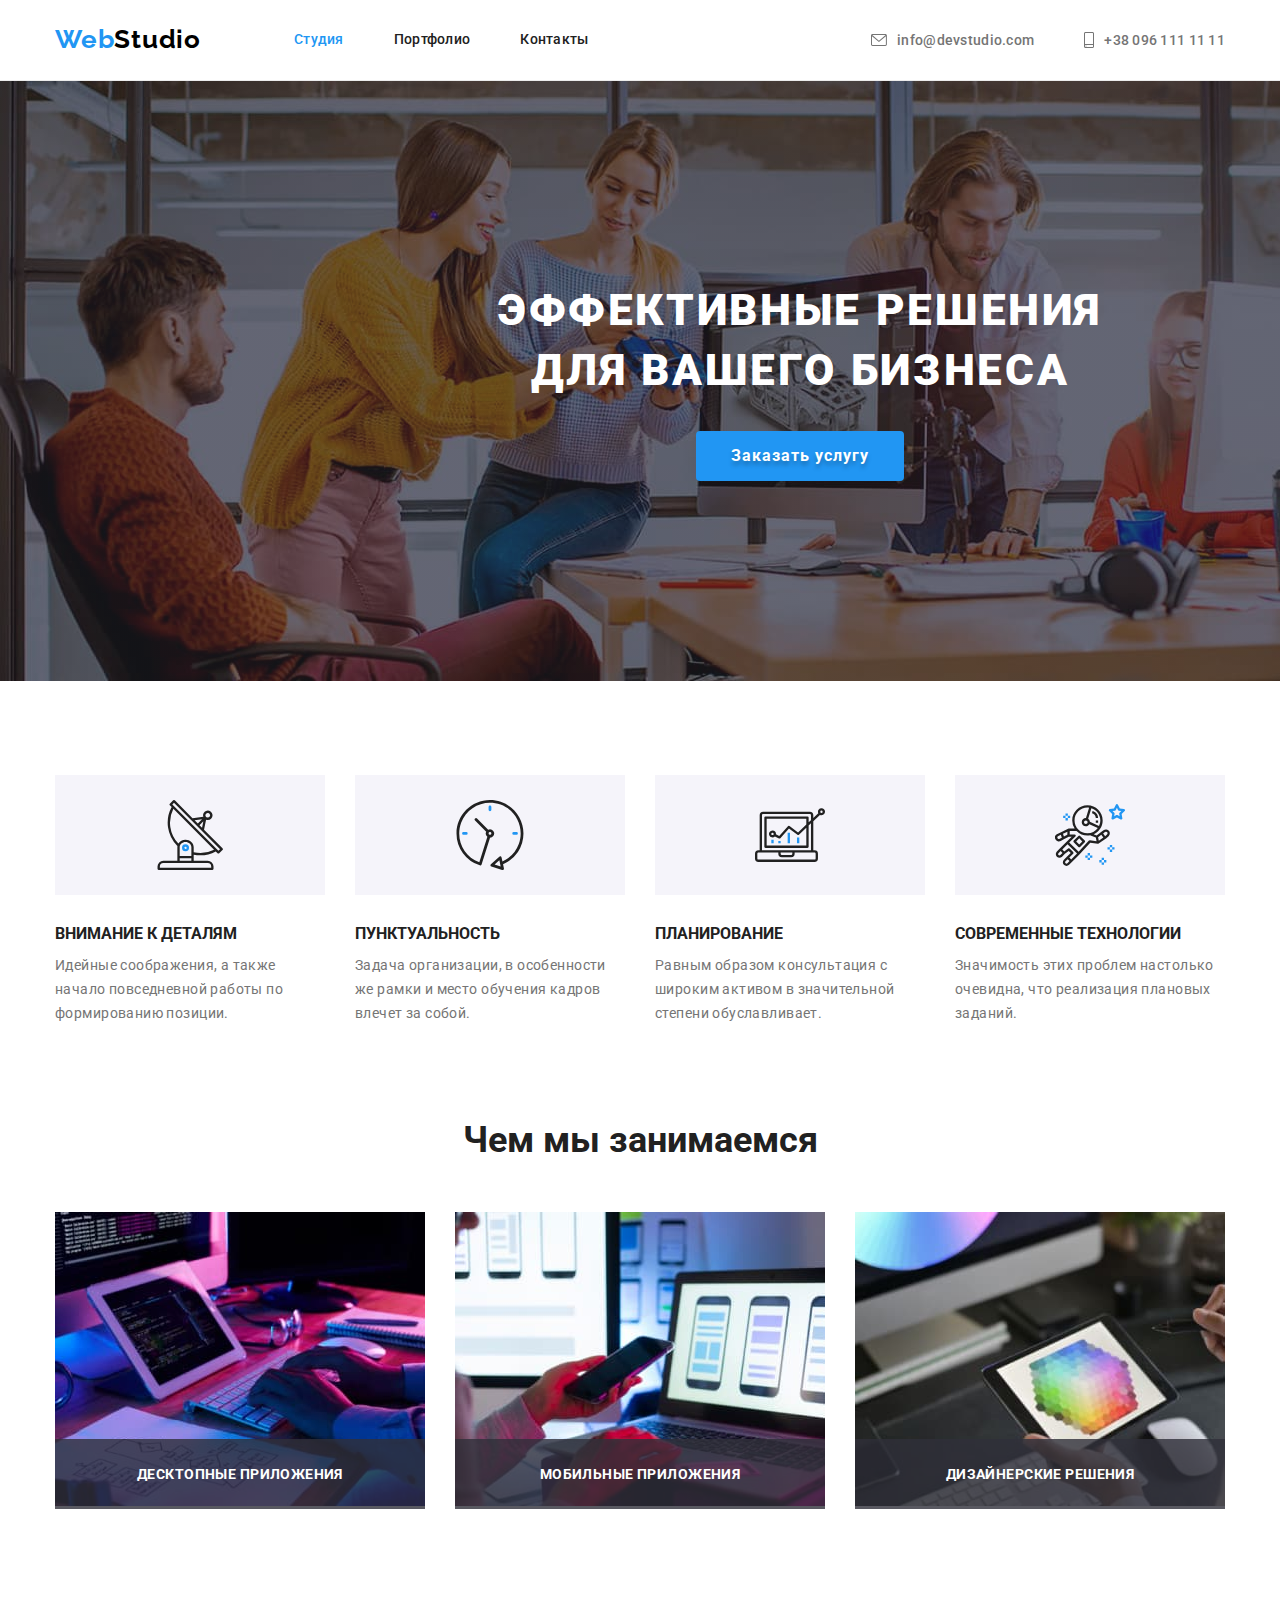
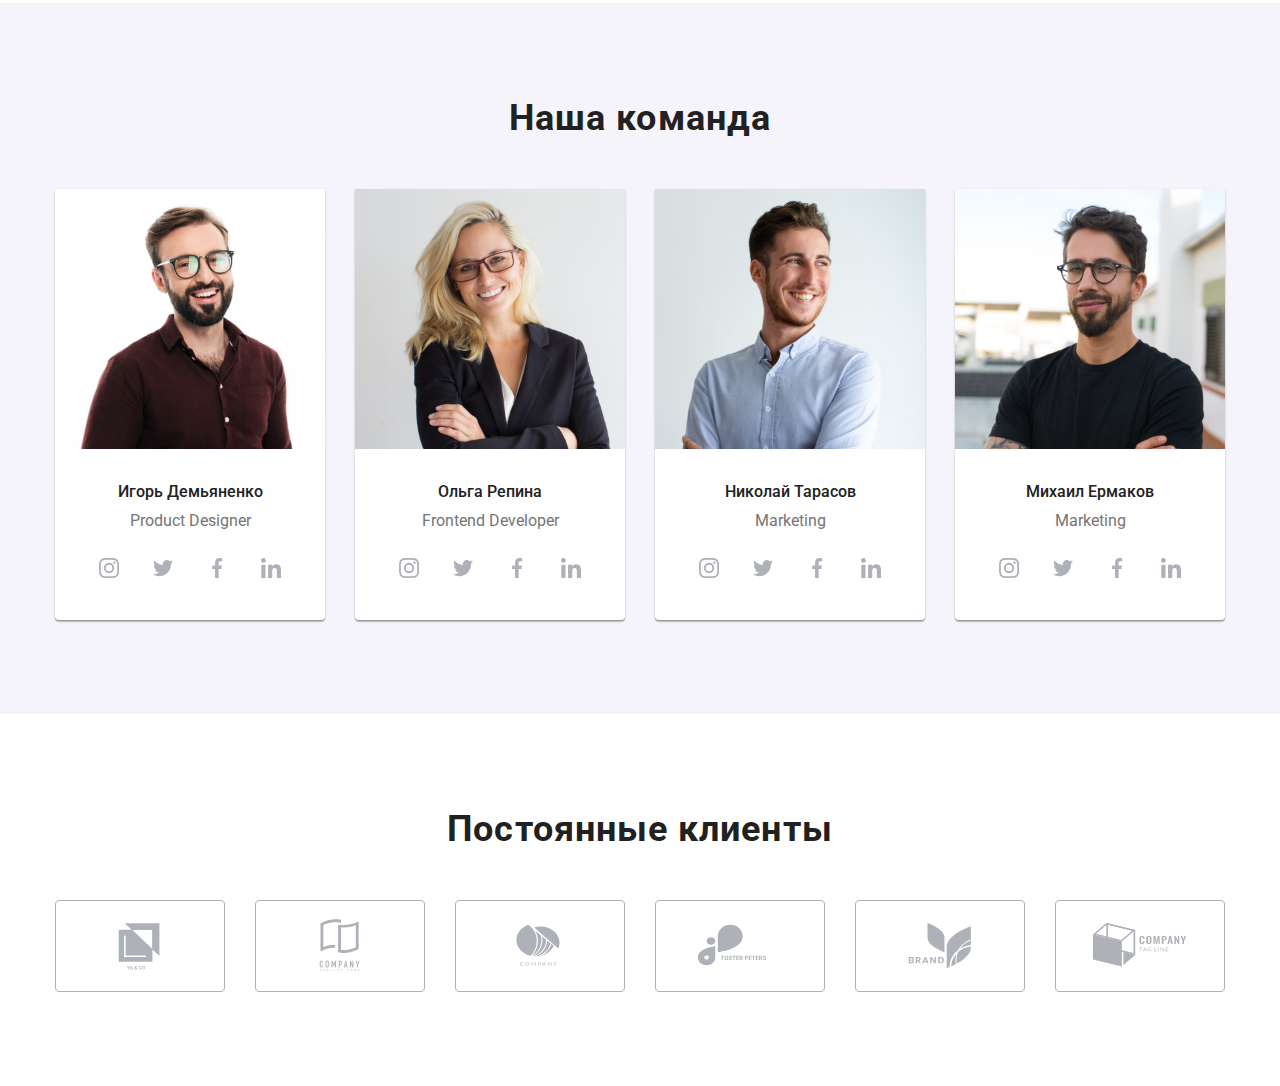
==== studio.html @ 45371eb7 "BEM &  Sass" ====
<!DOCTYPE html>
<html lang="ru">
  <head>
    <meta charset="UTF-8" />
    <meta http-equiv="X-UA-Compatible" content="IE=edge" />
    <meta name="viewport" content="width=device-width, initial-scale=1.0" />
    <title>WebStudio</title>
    <link rel="preconnect" href="https://fonts.googleapis.com" />
    <link rel="preconnect" href="https://fonts.gstatic.com" crossorigin />
    <link
      href="https://fonts.googleapis.com/css2?family=Raleway:wght@700&family=Roboto:wght@400;500;700;900&display=swap"
      rel="stylesheet"
    />
    <link
      rel="stylesheet"
      href="https://cdnjs.cloudflare.com/ajax/libs/modern-normalize/1.1.0/modern-normalize.min.css"
    />
    <link rel="stylesheet" href="./css/main.min.css" />
  </head>
  <body>
    <!-- HEADER -->
    <header class="page-header">
      <div class="container container-flex">
        <!-- Header- NAVIGATION -->
        <nav class="navigation">
          <!-- Header - LOGO -->
          <a href="" class="logo" lang="en"
            >Web<span class="page-header__logo">Studio</span>
          </a>
          <ul class="navigation__list">
            <li class="navigation__item">
              <a
                href="./studio.html"
                class="navigation__link navigation__link--active"
                >Студия</a
              >
            </li>
            <li class="navigation__item">
              <a href="" class="navigation__link">Портфолио</a>
            </li>
            <li class="navigation__item">
              <a href="" class="navigation__link">Контакты</a>
            </li>
          </ul>
        </nav>

        <!--Header - CONTACTS -->
        <ul class="contact">
          <li class="contact__item">
            <a href="mailto:info@devstudio.com" class="contact__link">
              <svg class="contact__icon" width="16" height="12">
                <use href="./images/icons.svg#icon-convert"></use>
              </svg>
              info@devstudio.com
            </a>
          </li>
          <li class="contact__item">
            <a href="tel:+380961111111" class="contact__link">
              <svg class="contact__icon" width="10" height="16">
                <use href="./images/icons.svg#icon-smartphone"></use>
              </svg>
              +38 096 111 11 11</a
            >
          </li>
        </ul>
      </div>
    </header>

    <!-- MAIN -->
    <main>
      <!-- 1 section HERO -->
      <section class="hero">
        <div class="hero-background">
          <div class="container">
            <h1 class="hero__title">Эффективные решения для вашего бизнеса</h1>
            <button type="button" class="button hero-button">
              Заказать услугу
            </button>
          </div>
        </div>
        <!-- MODAL -->
      </section>

      <!-- 2 section Features -->
      <section class="feature">
        <div class="container">
          <h2 class="feature__title">Характеристики</h2>
          <ul class="feature__list">
            <li class="feature__item">
              <div class="feature__frame">
                <svg class="feature__icon" width="70" height="70">
                  <use href="./images/icons.svg#icon-group"></use>
                </svg>
              </div>
              <h3 class="feature__subtitle">Внимание к деталям</h3>
              <p class="feature__text">
                Идейные соображения, а также начало повседневной работы по
                формированию позиции.
              </p>
            </li>

            <li class="feature__item">
              <div class="feature__frame">
                <svg class="feature__icon" width="70" height="70">
                  <use href="./images/icons.svg#icon-clock"></use>
                </svg>
              </div>
              <h3 class="feature__subtitle">Пунктуальность</h3>
              <p class="feature__text">
                Задача организации, в особенности же рамки и место обучения
                кадров влечет за собой.
              </p>
            </li>

            <li class="feature__item">
              <div class="feature__frame">
                <svg class="feature__icon" width="70" height="70">
                  <use href="./images/icons.svg#icon-diagram"></use>
                </svg>
              </div>
              <h3 class="feature__subtitle">Планирование</h3>
              <p class="feature__text">
                Равным образом консультация с широким активом в значительной
                степени обуславливает.
              </p>
            </li>

            <li class="feature__item">
              <div class="feature__frame">
                <svg class="feature__icon" width="70" height="70">
                  <use href="./images/icons.svg#icon-astronaut"></use>
                </svg>
              </div>
              <h3 class="feature__subtitle">Современные технологии</h3>
              <p class="feature__text">
                Значимость этих проблем настолько очевидна, что реализация
                плановых заданий.
              </p>
            </li>
          </ul>
        </div>
      </section>
      <!-- 3 section FUNCTION  -->
      <section class="function">
        <div class="container">
          <h2 class="function__title">Чем мы занимаемся</h2>
          <ul class="function__list">
            <li class="function__item">
              <img
                class="function__image"
                src="images/img1.jpg"
                alt="Планшет. Программирование."
                width="370"
              />
              <p class="function__label">Десктопные приложения</p>
            </li>

            <li class="function__item">
              <img
                class="function__image"
                src="images/img2.jpg"
                alt="Телефон. Ноутбук. Дизайн. Макет."
                width="370"
              />
              <p class="function__label">Мобильные приложения</p>
            </li>

            <li class="function__item">
              <img
                class="function__image"
                src="images/img3.jpg"
                alt="Планшет. Цветовая палитра. Выбор цвета."
                width="370"
              />
              <p class="function__label">Дизайнерские решения</p>
            </li>
        </div>
      </section>

      <!-- 4 section TEAM section  -->
      <section class="team">
        <div class="container">
          <h2 class="team__title">Наша команда</h2>
          <ul class="team__list">
            <!-- 1 Member Ihor  -->
            <li class="team__item"> 
              <img 
                class="team__image"
                src="./images/ihor.jpg"
                alt="мужчина, Игорь Демьяненко"
                width="270">
              <h3 class="team__subtitle">Игорь Демьяненко</h3>
              <p class="team__text" lang="en">Product Designer</p>
              <ul class="socials">
                <li class="socials__item"> 
                  <a href="" class="socials__link">
                    <svg class="socials__icon" width="20" height="20">
                      <use href="./images/icons.svg#icon-instagram"></use>
                    </svg>
                  </a>
                </li>

                <li class="socials__item"> 
                  <a href="" class="socials__link">
                    <svg class="socials__icon" width="20" height="20">
                      <use href="./images/icons.svg#icon-twitter"></use>
                    </svg>
                  </a>
                </li>

                <li class="socials__item"> 
                  <a href="" class="socials__link">
                    <svg class="socials__icon" width="20" height="20">
                      <use href="./images/icons.svg#icon-facebook"></use>
                    </svg>
                  </a>
                </li>

                <li class="socials__item"> 
                  <a href="" class="socials__link">
                    <svg class="socials__icon" width="20" height="20">
                      <use href="./images/icons.svg#icon-linkedin"></use>
                    </svg>
                  </a>
                </li>
              </ul>
            </li>

            <!-- 2 member Olha Repina -->
            <li class="team__item"> 
              <img 
                class="team__image"
                src="./images/olga.jpg"
                alt="женщина, блондинка, Ольга Репина"
                width="270">
              <h3 class="team__subtitle">Ольга Репина</h3>
              <p class="team__text" lang="en">Frontend Developer</p>
              <ul class="socials">
                <li class="socials__item"> 
                  <a href="" class="socials__link">
                    <svg class="socials__icon" width="20" height="20">
                      <use href="./images/icons.svg#icon-instagram"></use>
                    </svg>
                  </a>
                </li>

                <li class="socials__item"> 
                  <a href="" class="socials__link">
                    <svg class="socials__icon" width="20" height="20">
                      <use href="./images/icons.svg#icon-twitter"></use>
                    </svg>
                  </a>
                </li>

                <li class="socials__item"> 
                  <a href="" class="socials__link">
                    <svg class="socials__icon" width="20" height="20">
                      <use href="./images/icons.svg#icon-facebook"></use>
                    </svg>
                  </a>
                </li>

                <li class="socials__item"> 
                  <a href="" class="socials__link">
                    <svg class="socials__icon" width="20" height="20">
                      <use href="./images/icons.svg#icon-linkedin"></use>
                    </svg>
                  </a>
                </li>
              </ul>

            </li>

            <!-- 3 member Николай Тарасов -->
            <li class="team__item"> 
              <img 
                class="team__image"
                src="./images/mykola.jpg"
                alt="мужчина, Нколай Тарасов"
                width="270">
              <h3 class="team__subtitle">Николай Тарасов</h3>
              <p class="team__text" lang="en">Marketing</p>
              <ul class="socials">
                <li class="socials__item"> 
                  <a href="" class="socials__link">
                    <svg class="socials__icon" width="20" height="20">
                      <use href="./images/icons.svg#icon-instagram"></use>
                    </svg>
                  </a>
                </li>

                <li class="socials__item"> 
                  <a href="" class="socials__link">
                    <svg class="socials__icon" width="20" height="20">
                      <use href="./images/icons.svg#icon-twitter"></use>
                    </svg>
                  </a>
                </li>

                <li class="socials__item"> 
                  <a href="" class="socials__link">
                    <svg class="socials__icon" width="20" height="20">
                      <use href="./images/icons.svg#icon-facebook"></use>
                    </svg>
                  </a>
                </li>

                <li class="socials__item"> 
                  <a href="" class="socials__link">
                    <svg class="socials__icon" width="20" height="20">
                      <use href="./images/icons.svg#icon-linkedin"></use>
                    </svg>
                  </a>
                </li>
              </ul>

            </li>

            <!-- 4 member Михаил Ермаков -->
            <li class="team__item"> 
              <img 
                class="team__image"
                src="./images/misha.jpg"
                alt="Мужчина, Михаил Ермаков"
                width="270">
              <h3 class="team__subtitle">Михаил Ермаков</h3>
              <p class="team__text" lang="en">Marketing</p>
              <ul class="socials">
                <li class="socials__item"> 
                  <a href="" class="socials__link">
                    <svg class="socials__icon" width="20" height="20">
                      <use href="./images/icons.svg#icon-instagram"></use>
                    </svg>
                  </a>
                </li>

                <li class="socials__item"> 
                  <a href="" class="socials__link">
                    <svg class="socials__icon" width="20" height="20">
                      <use href="./images/icons.svg#icon-twitter"></use>
                    </svg>
                  </a>
                </li>

                <li class="socials__item"> 
                  <a href="" class="socials__link">
                    <svg class="socials__icon" width="20" height="20">
                      <use href="./images/icons.svg#icon-facebook"></use>
                    </svg>
                  </a>
                </li>

                <li class="socials__item"> 
                  <a href="" class="socials__link">
                    <svg class="socials__icon" width="20" height="20">
                      <use href="./images/icons.svg#icon-linkedin"></use>
                    </svg>
                  </a>
                </li>
              </ul>
            </li>
          </ul>
        </div>
      </section>
      <!-- Section 5 CLIENTS -->
      <section class="clients">
        <div class="container">
          <h2 class="clients__title">Постоянные клиенты</h2>
          <ul class="clients__list">
            <li class="clients__item">
              <a href="" class="clients__link">
                <svg class="clients__icon" width="106" height="60"> 
                  <use href="./images/icons.svg#icon-client1"></use>
                </svg>
              </a>
            </li>

             <li class="clients__item">
              <a href="" class="clients__link">
                <svg class="clients__icon" width="106" height="60"> 
                  <use href="./images/icons.svg#icon-client2"></use>
                </svg>
              </a>
            </li>

            <li class="clients__item">
              <a href="" class="clients__link">
                <svg class="clients__icon" width="106" height="60"> 
                  <use href="./images/icons.svg#icon-client3"></use>
                </svg>
              </a>
            </li>

            <li class="clients__item">
              <a href="" class="clients__link">
                <svg class="clients__icon" width="106" height="60"> 
                  <use href="./images/icons.svg#icon-client4"></use>
                </svg>
              </a>
            </li>

            <li class="clients__item">
              <a href="" class="clients__link">
                <svg class="clients__icon" width="106" height="60"> 
                  <use href="./images/icons.svg#icon-client5"></use>
                </svg>
              </a>
            </li>

            <li class="clients__item">
              <a href="" class="clients__link">
                <svg class="clients__icon" width="106" height="60"> 
                  <use href="./images/icons.svg#icon-client6"></use>
                </svg>
              </a>
            </li>
          </ul>
        </div>
      </section>
    </main>
  </body>
</html>
---- css/main.min.css ----
h1,h2,h3,h4,p,ul{margin-bottom:0;margin-top:0}ul{padding:0;list-style-type:none}a{text-decoration:none}body{color:#212121;font-family:"Roboto", sans-serif;font-style:normal;font-size:14px;margin-left:auto;margin-right:auto}.container{width:1200px;padding-left:15px;padding-right:15px;margin-left:auto;margin-right:auto}.page-header{border-bottom:1px solid #ececec}.logo{font-family:'Raleway';font-style:normal;font-weight:700;font-size:26px;line-height:1.19;letter-spacing:0.03em;color:#2196F3;display:block;margin-right:93px;padding-bottom:25px;padding-top:24px}.page-header__logo{color:black}.navigation{display:-webkit-box;display:-ms-flexbox;display:flex;-webkit-box-align:center;-ms-flex-align:center;align-items:center}.navigation__list{display:-webkit-box;display:-ms-flexbox;display:flex;-webkit-box-align:center;-ms-flex-align:center;align-items:center}.navigation__item{margin-right:50px}.navigation__item:last-child{margin-right:0}.navigation__link{font-weight:500;font-size:14px;line-height:1.14;letter-spacing:0.02em;color:#212121;display:block;padding-top:32px;padding-bottom:32px;-webkit-transition:color 250ms cubic-bezier(0.4, 0, 0.2, 1);transition:color 250ms cubic-bezier(0.4, 0, 0.2, 1)}.navigation__link:hover,.navigation__link:focus,.navigation__link--active{color:#2196F3}.contact{display:-webkit-box;display:-ms-flexbox;display:flex;margin-left:auto}.contact__item{margin-left:50px}.contact__item:first-child{margin-left:0}.contact__link{font-weight:500;font-size:14px;line-height:16px;letter-spacing:0.02em;color:#757575;display:-webkit-inline-box;display:-ms-inline-flexbox;display:inline-flex;-webkit-box-align:center;-ms-flex-align:center;align-items:center;padding-top:32px;padding-bottom:32px;-webkit-transition:color 250ms cubic-bezier(0.4, 0, 0.2, 1);transition:color 250ms cubic-bezier(0.4, 0, 0.2, 1)}.contact__link:hover,.contact__link:focus{color:#2196F3}.container-flex{display:-webkit-box;display:-ms-flexbox;display:flex;-webkit-box-align:center;-ms-flex-align:center;align-items:center}.contact__icon{fill:currentColor;margin-right:10px}.hero-background{width:1600px;height:600px;padding-top:200px;padding-bottom:200px;margin-left:auto;margin-right:auto;background-color:#2f303a;background-image:-webkit-gradient(linear, left top, right top, from(rgba(47,48,58,0.4)), to(rgba(47,48,58,0.4))),url(../images/img-hero.jpg);background-image:linear-gradient(to right, rgba(47,48,58,0.4), rgba(47,48,58,0.4)),url(../images/img-hero.jpg);background-repeat:no-repeat;background-position:center;background-size:auto}.hero__title{color:#fff;font-weight:900;font-size:44px;line-height:1.36;text-align:center;letter-spacing:0.06em;text-transform:uppercase;display:block;width:696px;margin-left:auto;margin-right:auto;margin-bottom:30px}.hero-button{color:#fff;background-color:#2196F3;cursor:pointer;font-family:inherit;font-weight:700;font-size:16px;line-height:1.88;text-align:center;text-shadow:0px 4px 4px rgba(0,0,0,0.25);letter-spacing:0.06em;display:block;padding:10px 35px;margin-left:auto;margin-right:auto;border-radius:4px;border:none}.feature{padding-top:94px;padding-bottom:94px}.feature__title{visibility:hidden;position:absolute;width:1px;height:1px;margin:-1px;border:0;padding:0;white-space:nowrap;-webkit-clip-path:inset(100%);clip-path:inset(100%);clip:rect(0 0 0 0);overflow:hidden}.feature__list{display:-webkit-box;display:-ms-flexbox;display:flex;margin:-15px}.feature__item{width:calc((100% - 90px) / 4);margin:15px}.feature__frame{width:270px;height:120px;background-color:#F5F4FA;margin-bottom:30px;display:-webkit-box;display:-ms-flexbox;display:flex;-webkit-box-pack:center;-ms-flex-pack:center;justify-content:center;-webkit-box-align:center;-ms-flex-align:center;align-items:center}.feature__subtitle{font-weight:700;line-height:1.14;text-transform:uppercase;margin-bottom:10px}.feature__text{font-size:14px;line-height:1.71;letter-spacing:0.03em;color:#757575}.function{padding-bottom:94px}.function__title{font-weight:700;font-size:36px;line-height:1.17;text-align:center;margin-bottom:50px}.function__list{display:-webkit-box;display:-ms-flexbox;display:flex;margin:-15px}.function__item{width:calc((100% - 60px) / 3);margin:15px;position:relative}.function-image{display:block}.function__label{display:block;position:absolute;left:0;bottom:0;width:100%;font-weight:700;font-size:14px;line-height:1.15;letter-spacing:0.03em;text-transform:uppercase;text-align:center;color:#fff;background:rgba(47,48,58,0.8);padding-top:27px;padding-bottom:27px}.team{background-color:#F5F4FA;padding:94px 0}.team__title{margin-bottom:50px;font-weight:700;font-size:36px;line-height:1.17;text-align:center;letter-spacing:0.03em}.team__list{display:-webkit-box;display:-ms-flexbox;display:flex;margin:-15px}.team__item{padding-bottom:30px;margin:15px;width:calc((100% - 90px) / 4);background:#fff;-webkit-box-shadow:0px 1px 3px rgba(0,0,0,0.12),0px 1px 1px rgba(0,0,0,0.14),0px 2px 1px rgba(0,0,0,0.2);box-shadow:0px 1px 3px rgba(0,0,0,0.12),0px 1px 1px rgba(0,0,0,0.14),0px 2px 1px rgba(0,0,0,0.2);border-radius:0px 0px 4px 4px}.team__image{margin-bottom:30px}.team__subtitle{font-weight:500;font-size:16px;line-height:1.19;text-align:center;margin-bottom:10px}.team__text{color:#757575;font-size:16px;line-height:1.19;text-align:center;margin-bottom:16px}.socials{display:-webkit-box;display:-ms-flexbox;display:flex;-webkit-box-pack:center;-ms-flex-pack:center;justify-content:center;-webkit-box-align:center;-ms-flex-align:center;align-items:center}.socials__item{margin-right:10px}.socials__item:last-child{margin-right:0}.socials__link{width:44px;height:44px;display:-webkit-box;display:-ms-flexbox;display:flex;-webkit-box-align:center;-ms-flex-align:center;align-items:center;-webkit-box-pack:center;-ms-flex-pack:center;justify-content:center;border-radius:50%;color:#AFB1B8;-webkit-transition:color 250ms cubic-bezier(0.4, 0, 0.2, 1),background-color 250ms cubic-bezier(0.4, 0, 0.2, 1);transition:color 250ms cubic-bezier(0.4, 0, 0.2, 1),background-color 250ms cubic-bezier(0.4, 0, 0.2, 1)}.socials__link:hover,.socials__link:focus{color:#fff;background-color:#2196F3}.socials__icon{fill:currentColor}.clients{padding:94px 0}.clients__title{font-weight:700;font-size:36px;line-height:1.17;text-align:center;letter-spacing:0.03em;margin-bottom:50px}.clients__list{display:-webkit-box;display:-ms-flexbox;display:flex;margin:-15px}.clients__item{margin:15px;width:calc((100% - 150px) / 6)}.clients__icon{fill:currentColor}.clients__link{display:-webkit-box;display:-ms-flexbox;display:flex;-webkit-box-align:center;-ms-flex-align:center;align-items:center;-webkit-box-pack:center;-ms-flex-pack:center;justify-content:center;width:170px;height:92px;border:1px solid #AFB1B8;border-radius:4px;color:#AFB1B8;-webkit-transition:color 250ms cubic-bezier(0.4, 0, 0.2, 1),border-color 250ms cubic-bezier(0.4, 0, 0.2, 1);transition:color 250ms cubic-bezier(0.4, 0, 0.2, 1),border-color 250ms cubic-bezier(0.4, 0, 0.2, 1)}.clients__link:hover,.clients__link:focus{color:#2196F3;border-color:#2196F3}
/*# sourceMappingURL=main.min.css.map */
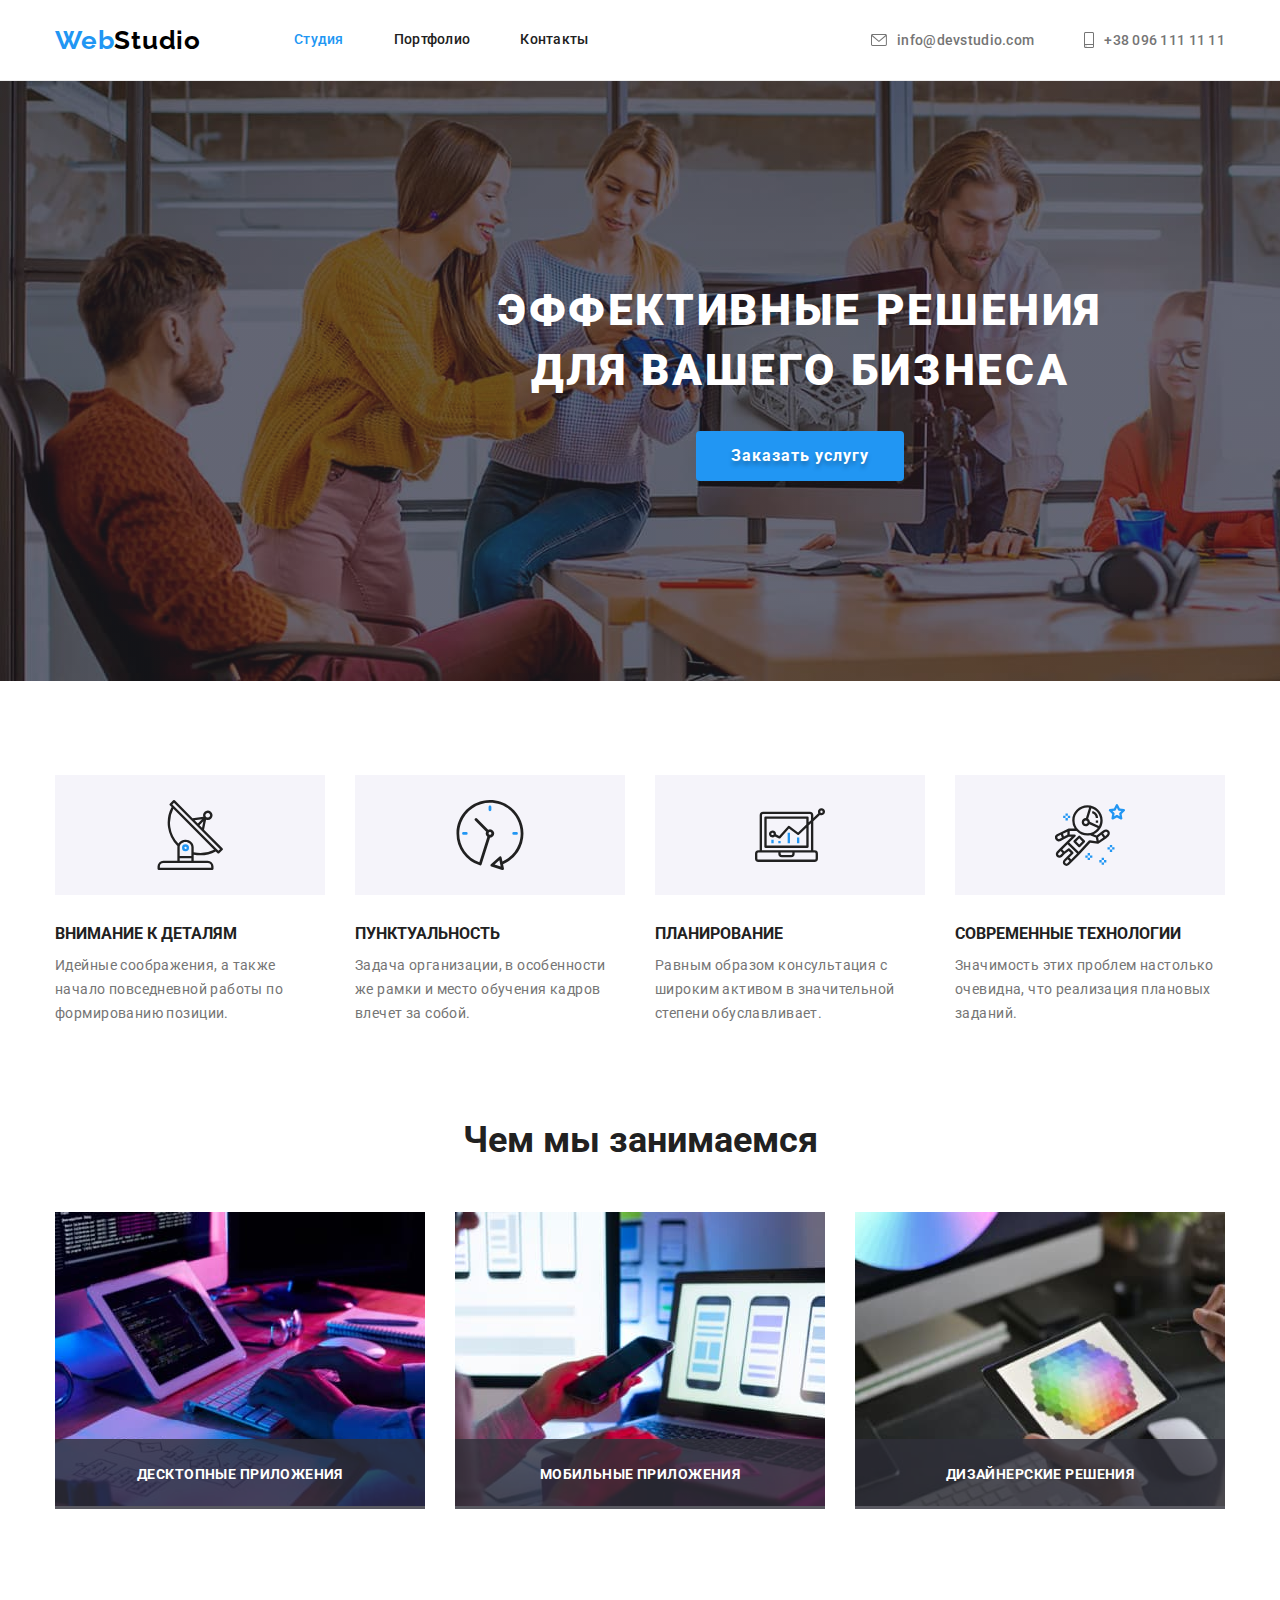
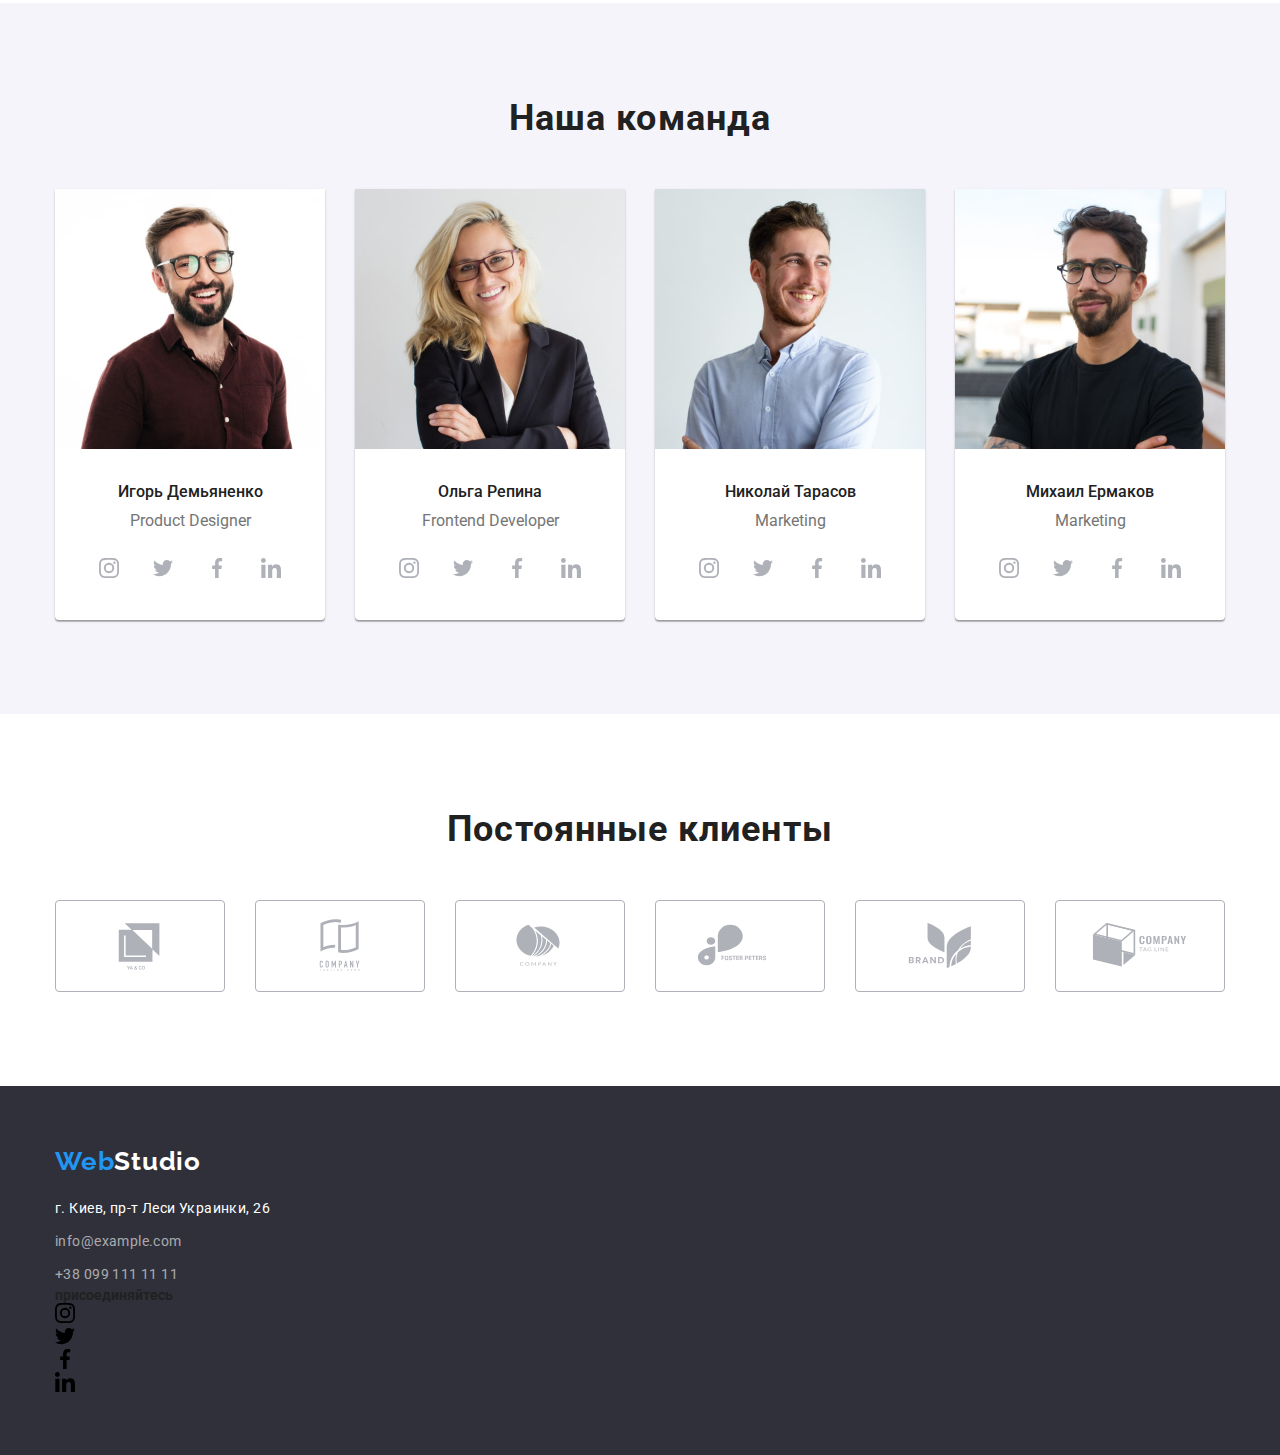
==== commit c09cdaa9: "footer-address block" ====
--- a/studio.html
+++ b/studio.html
@@ -140,6 +140,7 @@
           </ul>
         </div>
       </section>
+
       <!-- 3 section FUNCTION  -->
       <section class="function">
         <div class="container">
@@ -362,7 +363,8 @@
           </ul>
         </div>
       </section>
-      <!-- Section 5 CLIENTS -->
+
+      <!-- 5 Section CLIENTS -->
       <section class="clients">
         <div class="container">
           <h2 class="clients__title">Постоянные клиенты</h2>
@@ -417,6 +419,73 @@
           </ul>
         </div>
       </section>
-    </main>
+      <footer>
+        <div class="container">
+        </main>
+          <!-- FOOTER  -->
+
+          <!-- footer-address block -->
+    <footer class="footer">
+      <div class="container container--flex">
+        <div class="address-container">
+          <a class="logo logo--position" href="" lang="en">
+            Web<span class="footer__logo">Studio</span></a
+          >
+          <address class="address">
+            <ul class="address__list">
+              <li class="address__item">г. Киев, пр-т Леси Украинки, 26</li>
+              <li class="address__item">
+                <a href="mailto:info@example.com" class="address__link"
+                  >info@example.com</a
+                >
+              </li>
+              <li class="address__item">
+                <a href="tel:+380991111111" class="address__link"
+                  >+38 099 111 11 11</a
+                >
+              </li>
+            </ul>
+          </address>
+        </div>
+
+             <!-- footer-socials block -->
+        <div class="footer-socials">
+          <p class="footer-socials__title"><strong>присоединяйтесь</strong> </p>
+          <ul class="footer-socials__list">
+            <li class="footer-socials__item">
+              <a href="" class="footer-socials__link">
+                <svg class="footer-socials__icon" width="20" height="20">
+                  <use href="./images/icons.svg#icon-instagram"></use>
+                </svg>
+              </a>
+            </li>
+
+            <li class="footer-socials__item">
+              <a href="" class="footer-socials__link">
+                <svg class="footer-socials__icon" width="20" height="20">
+                  <use href="./images/icons.svg#icon-twitter"></use>
+                </svg>
+              </a>
+            </li>
+
+            <li class="footer-socials-item">
+              <a href="" class="footer-social-link">
+                <svg class="footer-icon" width="20" height="20">
+                  <use href="./images/icons.svg#icon-facebook"></use>
+                </svg>
+              </a>
+            </li>
+
+            <li class="footer-socials-item">
+              <a href="" class="footer-social-link">
+                <svg class="footer-icon" width="20" height="20">
+                  <use href="./images/icons.svg#icon-linkedin"></use>
+                </svg>
+              </a>
+            </li>
+          </ul>
+        </div>
+      </div>
+    </footer>
   </body>
 </html>
--- a/css/main.min.css
+++ b/css/main.min.css
@@ -1,2 +1,2 @@
-h1,h2,h3,h4,p,ul{margin-bottom:0;margin-top:0}ul{padding:0;list-style-type:none}a{text-decoration:none}body{color:#212121;font-family:"Roboto", sans-serif;font-style:normal;font-size:14px;margin-left:auto;margin-right:auto}.container{width:1200px;padding-left:15px;padding-right:15px;margin-left:auto;margin-right:auto}.page-header{border-bottom:1px solid #ececec}.logo{font-family:'Raleway';font-style:normal;font-weight:700;font-size:26px;line-height:1.19;letter-spacing:0.03em;color:#2196F3;display:block;margin-right:93px;padding-bottom:25px;padding-top:24px}.page-header__logo{color:black}.navigation{display:-webkit-box;display:-ms-flexbox;display:flex;-webkit-box-align:center;-ms-flex-align:center;align-items:center}.navigation__list{display:-webkit-box;display:-ms-flexbox;display:flex;-webkit-box-align:center;-ms-flex-align:center;align-items:center}.navigation__item{margin-right:50px}.navigation__item:last-child{margin-right:0}.navigation__link{font-weight:500;font-size:14px;line-height:1.14;letter-spacing:0.02em;color:#212121;display:block;padding-top:32px;padding-bottom:32px;-webkit-transition:color 250ms cubic-bezier(0.4, 0, 0.2, 1);transition:color 250ms cubic-bezier(0.4, 0, 0.2, 1)}.navigation__link:hover,.navigation__link:focus,.navigation__link--active{color:#2196F3}.contact{display:-webkit-box;display:-ms-flexbox;display:flex;margin-left:auto}.contact__item{margin-left:50px}.contact__item:first-child{margin-left:0}.contact__link{font-weight:500;font-size:14px;line-height:16px;letter-spacing:0.02em;color:#757575;display:-webkit-inline-box;display:-ms-inline-flexbox;display:inline-flex;-webkit-box-align:center;-ms-flex-align:center;align-items:center;padding-top:32px;padding-bottom:32px;-webkit-transition:color 250ms cubic-bezier(0.4, 0, 0.2, 1);transition:color 250ms cubic-bezier(0.4, 0, 0.2, 1)}.contact__link:hover,.contact__link:focus{color:#2196F3}.container-flex{display:-webkit-box;display:-ms-flexbox;display:flex;-webkit-box-align:center;-ms-flex-align:center;align-items:center}.contact__icon{fill:currentColor;margin-right:10px}.hero-background{width:1600px;height:600px;padding-top:200px;padding-bottom:200px;margin-left:auto;margin-right:auto;background-color:#2f303a;background-image:-webkit-gradient(linear, left top, right top, from(rgba(47,48,58,0.4)), to(rgba(47,48,58,0.4))),url(../images/img-hero.jpg);background-image:linear-gradient(to right, rgba(47,48,58,0.4), rgba(47,48,58,0.4)),url(../images/img-hero.jpg);background-repeat:no-repeat;background-position:center;background-size:auto}.hero__title{color:#fff;font-weight:900;font-size:44px;line-height:1.36;text-align:center;letter-spacing:0.06em;text-transform:uppercase;display:block;width:696px;margin-left:auto;margin-right:auto;margin-bottom:30px}.hero-button{color:#fff;background-color:#2196F3;cursor:pointer;font-family:inherit;font-weight:700;font-size:16px;line-height:1.88;text-align:center;text-shadow:0px 4px 4px rgba(0,0,0,0.25);letter-spacing:0.06em;display:block;padding:10px 35px;margin-left:auto;margin-right:auto;border-radius:4px;border:none}.feature{padding-top:94px;padding-bottom:94px}.feature__title{visibility:hidden;position:absolute;width:1px;height:1px;margin:-1px;border:0;padding:0;white-space:nowrap;-webkit-clip-path:inset(100%);clip-path:inset(100%);clip:rect(0 0 0 0);overflow:hidden}.feature__list{display:-webkit-box;display:-ms-flexbox;display:flex;margin:-15px}.feature__item{width:calc((100% - 90px) / 4);margin:15px}.feature__frame{width:270px;height:120px;background-color:#F5F4FA;margin-bottom:30px;display:-webkit-box;display:-ms-flexbox;display:flex;-webkit-box-pack:center;-ms-flex-pack:center;justify-content:center;-webkit-box-align:center;-ms-flex-align:center;align-items:center}.feature__subtitle{font-weight:700;line-height:1.14;text-transform:uppercase;margin-bottom:10px}.feature__text{font-size:14px;line-height:1.71;letter-spacing:0.03em;color:#757575}.function{padding-bottom:94px}.function__title{font-weight:700;font-size:36px;line-height:1.17;text-align:center;margin-bottom:50px}.function__list{display:-webkit-box;display:-ms-flexbox;display:flex;margin:-15px}.function__item{width:calc((100% - 60px) / 3);margin:15px;position:relative}.function-image{display:block}.function__label{display:block;position:absolute;left:0;bottom:0;width:100%;font-weight:700;font-size:14px;line-height:1.15;letter-spacing:0.03em;text-transform:uppercase;text-align:center;color:#fff;background:rgba(47,48,58,0.8);padding-top:27px;padding-bottom:27px}.team{background-color:#F5F4FA;padding:94px 0}.team__title{margin-bottom:50px;font-weight:700;font-size:36px;line-height:1.17;text-align:center;letter-spacing:0.03em}.team__list{display:-webkit-box;display:-ms-flexbox;display:flex;margin:-15px}.team__item{padding-bottom:30px;margin:15px;width:calc((100% - 90px) / 4);background:#fff;-webkit-box-shadow:0px 1px 3px rgba(0,0,0,0.12),0px 1px 1px rgba(0,0,0,0.14),0px 2px 1px rgba(0,0,0,0.2);box-shadow:0px 1px 3px rgba(0,0,0,0.12),0px 1px 1px rgba(0,0,0,0.14),0px 2px 1px rgba(0,0,0,0.2);border-radius:0px 0px 4px 4px}.team__image{margin-bottom:30px}.team__subtitle{font-weight:500;font-size:16px;line-height:1.19;text-align:center;margin-bottom:10px}.team__text{color:#757575;font-size:16px;line-height:1.19;text-align:center;margin-bottom:16px}.socials{display:-webkit-box;display:-ms-flexbox;display:flex;-webkit-box-pack:center;-ms-flex-pack:center;justify-content:center;-webkit-box-align:center;-ms-flex-align:center;align-items:center}.socials__item{margin-right:10px}.socials__item:last-child{margin-right:0}.socials__link{width:44px;height:44px;display:-webkit-box;display:-ms-flexbox;display:flex;-webkit-box-align:center;-ms-flex-align:center;align-items:center;-webkit-box-pack:center;-ms-flex-pack:center;justify-content:center;border-radius:50%;color:#AFB1B8;-webkit-transition:color 250ms cubic-bezier(0.4, 0, 0.2, 1),background-color 250ms cubic-bezier(0.4, 0, 0.2, 1);transition:color 250ms cubic-bezier(0.4, 0, 0.2, 1),background-color 250ms cubic-bezier(0.4, 0, 0.2, 1)}.socials__link:hover,.socials__link:focus{color:#fff;background-color:#2196F3}.socials__icon{fill:currentColor}.clients{padding:94px 0}.clients__title{font-weight:700;font-size:36px;line-height:1.17;text-align:center;letter-spacing:0.03em;margin-bottom:50px}.clients__list{display:-webkit-box;display:-ms-flexbox;display:flex;margin:-15px}.clients__item{margin:15px;width:calc((100% - 150px) / 6)}.clients__icon{fill:currentColor}.clients__link{display:-webkit-box;display:-ms-flexbox;display:flex;-webkit-box-align:center;-ms-flex-align:center;align-items:center;-webkit-box-pack:center;-ms-flex-pack:center;justify-content:center;width:170px;height:92px;border:1px solid #AFB1B8;border-radius:4px;color:#AFB1B8;-webkit-transition:color 250ms cubic-bezier(0.4, 0, 0.2, 1),border-color 250ms cubic-bezier(0.4, 0, 0.2, 1);transition:color 250ms cubic-bezier(0.4, 0, 0.2, 1),border-color 250ms cubic-bezier(0.4, 0, 0.2, 1)}.clients__link:hover,.clients__link:focus{color:#2196F3;border-color:#2196F3}
+h1,h2,h3,h4,p,ul{margin-bottom:0;margin-top:0}ul{padding:0;list-style-type:none}a{text-decoration:none}body{color:#212121;font-family:"Roboto", sans-serif;font-style:normal;font-size:14px;margin-left:auto;margin-right:auto}.container{width:1200px;padding-left:15px;padding-right:15px;margin-left:auto;margin-right:auto}.page-header{border-bottom:1px solid #ececec}.logo{font-family:'Raleway';font-style:normal;font-weight:700;font-size:26px;line-height:1.19;letter-spacing:0.03em;color:#2196F3;display:block}.page-header__logo{color:black;margin-right:93px;padding-bottom:25px;padding-top:24px}.navigation{display:-webkit-box;display:-ms-flexbox;display:flex;-webkit-box-align:center;-ms-flex-align:center;align-items:center}.navigation__list{display:-webkit-box;display:-ms-flexbox;display:flex;-webkit-box-align:center;-ms-flex-align:center;align-items:center}.navigation__item{margin-right:50px}.navigation__item:last-child{margin-right:0}.navigation__link{font-weight:500;font-size:14px;line-height:1.14;letter-spacing:0.02em;color:#212121;display:block;padding-top:32px;padding-bottom:32px;-webkit-transition:color 250ms cubic-bezier(0.4, 0, 0.2, 1);transition:color 250ms cubic-bezier(0.4, 0, 0.2, 1)}.navigation__link:hover,.navigation__link:focus,.navigation__link--active{color:#2196F3}.contact{display:-webkit-box;display:-ms-flexbox;display:flex;margin-left:auto}.contact__item{margin-left:50px}.contact__item:first-child{margin-left:0}.contact__link{font-weight:500;font-size:14px;line-height:16px;letter-spacing:0.02em;color:#757575;display:-webkit-inline-box;display:-ms-inline-flexbox;display:inline-flex;-webkit-box-align:center;-ms-flex-align:center;align-items:center;padding-top:32px;padding-bottom:32px;-webkit-transition:color 250ms cubic-bezier(0.4, 0, 0.2, 1);transition:color 250ms cubic-bezier(0.4, 0, 0.2, 1)}.contact__link:hover,.contact__link:focus{color:#2196F3}.container-flex{display:-webkit-box;display:-ms-flexbox;display:flex;-webkit-box-align:center;-ms-flex-align:center;align-items:center}.contact__icon{fill:currentColor;margin-right:10px}.hero-background{width:1600px;height:600px;padding-top:200px;padding-bottom:200px;margin-left:auto;margin-right:auto;background-color:#2f303a;background-image:-webkit-gradient(linear, left top, right top, from(rgba(47,48,58,0.4)), to(rgba(47,48,58,0.4))),url(../images/img-hero.jpg);background-image:linear-gradient(to right, rgba(47,48,58,0.4), rgba(47,48,58,0.4)),url(../images/img-hero.jpg);background-repeat:no-repeat;background-position:center;background-size:auto}.hero__title{color:#fff;font-weight:900;font-size:44px;line-height:1.36;text-align:center;letter-spacing:0.06em;text-transform:uppercase;display:block;width:696px;margin-left:auto;margin-right:auto;margin-bottom:30px}.hero-button{color:#fff;background-color:#2196F3;cursor:pointer;font-family:inherit;font-weight:700;font-size:16px;line-height:1.88;text-align:center;text-shadow:0px 4px 4px rgba(0,0,0,0.25);letter-spacing:0.06em;display:block;padding:10px 35px;margin-left:auto;margin-right:auto;border-radius:4px;border:none}.feature{padding-top:94px;padding-bottom:94px}.feature__title{visibility:hidden;position:absolute;width:1px;height:1px;margin:-1px;border:0;padding:0;white-space:nowrap;-webkit-clip-path:inset(100%);clip-path:inset(100%);clip:rect(0 0 0 0);overflow:hidden}.feature__list{display:-webkit-box;display:-ms-flexbox;display:flex;margin:-15px}.feature__item{width:calc((100% - 90px) / 4);margin:15px}.feature__frame{width:270px;height:120px;background-color:#F5F4FA;margin-bottom:30px;display:-webkit-box;display:-ms-flexbox;display:flex;-webkit-box-pack:center;-ms-flex-pack:center;justify-content:center;-webkit-box-align:center;-ms-flex-align:center;align-items:center}.feature__subtitle{font-weight:700;line-height:1.14;text-transform:uppercase;margin-bottom:10px}.feature__text{font-size:14px;line-height:1.71;letter-spacing:0.03em;color:#757575}.function{padding-bottom:94px}.function__title{font-weight:700;font-size:36px;line-height:1.17;text-align:center;margin-bottom:50px}.function__list{display:-webkit-box;display:-ms-flexbox;display:flex;margin:-15px}.function__item{width:calc((100% - 60px) / 3);margin:15px;position:relative}.function-image{display:block}.function__label{display:block;position:absolute;left:0;bottom:0;width:100%;font-weight:700;font-size:14px;line-height:1.15;letter-spacing:0.03em;text-transform:uppercase;text-align:center;color:#fff;background:rgba(47,48,58,0.8);padding-top:27px;padding-bottom:27px}.team{background-color:#F5F4FA;padding:94px 0}.team__title{margin-bottom:50px;font-weight:700;font-size:36px;line-height:1.17;text-align:center;letter-spacing:0.03em}.team__list{display:-webkit-box;display:-ms-flexbox;display:flex;margin:-15px}.team__item{padding-bottom:30px;margin:15px;width:calc((100% - 90px) / 4);background:#fff;-webkit-box-shadow:0px 1px 3px rgba(0,0,0,0.12),0px 1px 1px rgba(0,0,0,0.14),0px 2px 1px rgba(0,0,0,0.2);box-shadow:0px 1px 3px rgba(0,0,0,0.12),0px 1px 1px rgba(0,0,0,0.14),0px 2px 1px rgba(0,0,0,0.2);border-radius:0px 0px 4px 4px}.team__image{margin-bottom:30px}.team__subtitle{font-weight:500;font-size:16px;line-height:1.19;text-align:center;margin-bottom:10px}.team__text{color:#757575;font-size:16px;line-height:1.19;text-align:center;margin-bottom:16px}.socials{display:-webkit-box;display:-ms-flexbox;display:flex;-webkit-box-pack:center;-ms-flex-pack:center;justify-content:center;-webkit-box-align:center;-ms-flex-align:center;align-items:center}.socials__item{margin-right:10px}.socials__item:last-child{margin-right:0}.socials__link{width:44px;height:44px;display:-webkit-box;display:-ms-flexbox;display:flex;-webkit-box-align:center;-ms-flex-align:center;align-items:center;-webkit-box-pack:center;-ms-flex-pack:center;justify-content:center;border-radius:50%;color:#AFB1B8;-webkit-transition:color 250ms cubic-bezier(0.4, 0, 0.2, 1),background-color 250ms cubic-bezier(0.4, 0, 0.2, 1);transition:color 250ms cubic-bezier(0.4, 0, 0.2, 1),background-color 250ms cubic-bezier(0.4, 0, 0.2, 1)}.socials__link:hover,.socials__link:focus{color:#fff;background-color:#2196F3}.socials__icon{fill:currentColor}.clients{padding:94px 0}.clients__title{font-weight:700;font-size:36px;line-height:1.17;text-align:center;letter-spacing:0.03em;margin-bottom:50px}.clients__list{display:-webkit-box;display:-ms-flexbox;display:flex;margin:-15px}.clients__item{margin:15px;width:calc((100% - 150px) / 6)}.clients__icon{fill:currentColor}.clients__link{display:-webkit-box;display:-ms-flexbox;display:flex;-webkit-box-align:center;-ms-flex-align:center;align-items:center;-webkit-box-pack:center;-ms-flex-pack:center;justify-content:center;width:170px;height:92px;border:1px solid #AFB1B8;border-radius:4px;color:#AFB1B8;-webkit-transition:color 250ms cubic-bezier(0.4, 0, 0.2, 1),border-color 250ms cubic-bezier(0.4, 0, 0.2, 1);transition:color 250ms cubic-bezier(0.4, 0, 0.2, 1),border-color 250ms cubic-bezier(0.4, 0, 0.2, 1)}.clients__link:hover,.clients__link:focus{color:#2196F3;border-color:#2196F3}.footer{background-color:#2f303a;padding:60px 0}.footer__logo{color:#fff}.logo--position{margin-bottom:20px}.address__item{font-style:normal;font-weight:400;font-size:14px;line-height:1.71;letter-spacing:0.03em;color:#fff;margin-bottom:9px}.address__item:last-child{margin-bottom:0}.address__link{font-style:normal;font-weight:400;font-size:14px;line-height:1.71;letter-spacing:0.03em;color:rgba(255,255,255,0.6);-webkit-transition:color 250ms cubic-bezier(0.4, 0, 0.2, 1);transition:color 250ms cubic-bezier(0.4, 0, 0.2, 1)}.address__link:hover,.address__link:focus{color:#2196F3}
 /*# sourceMappingURL=main.min.css.map */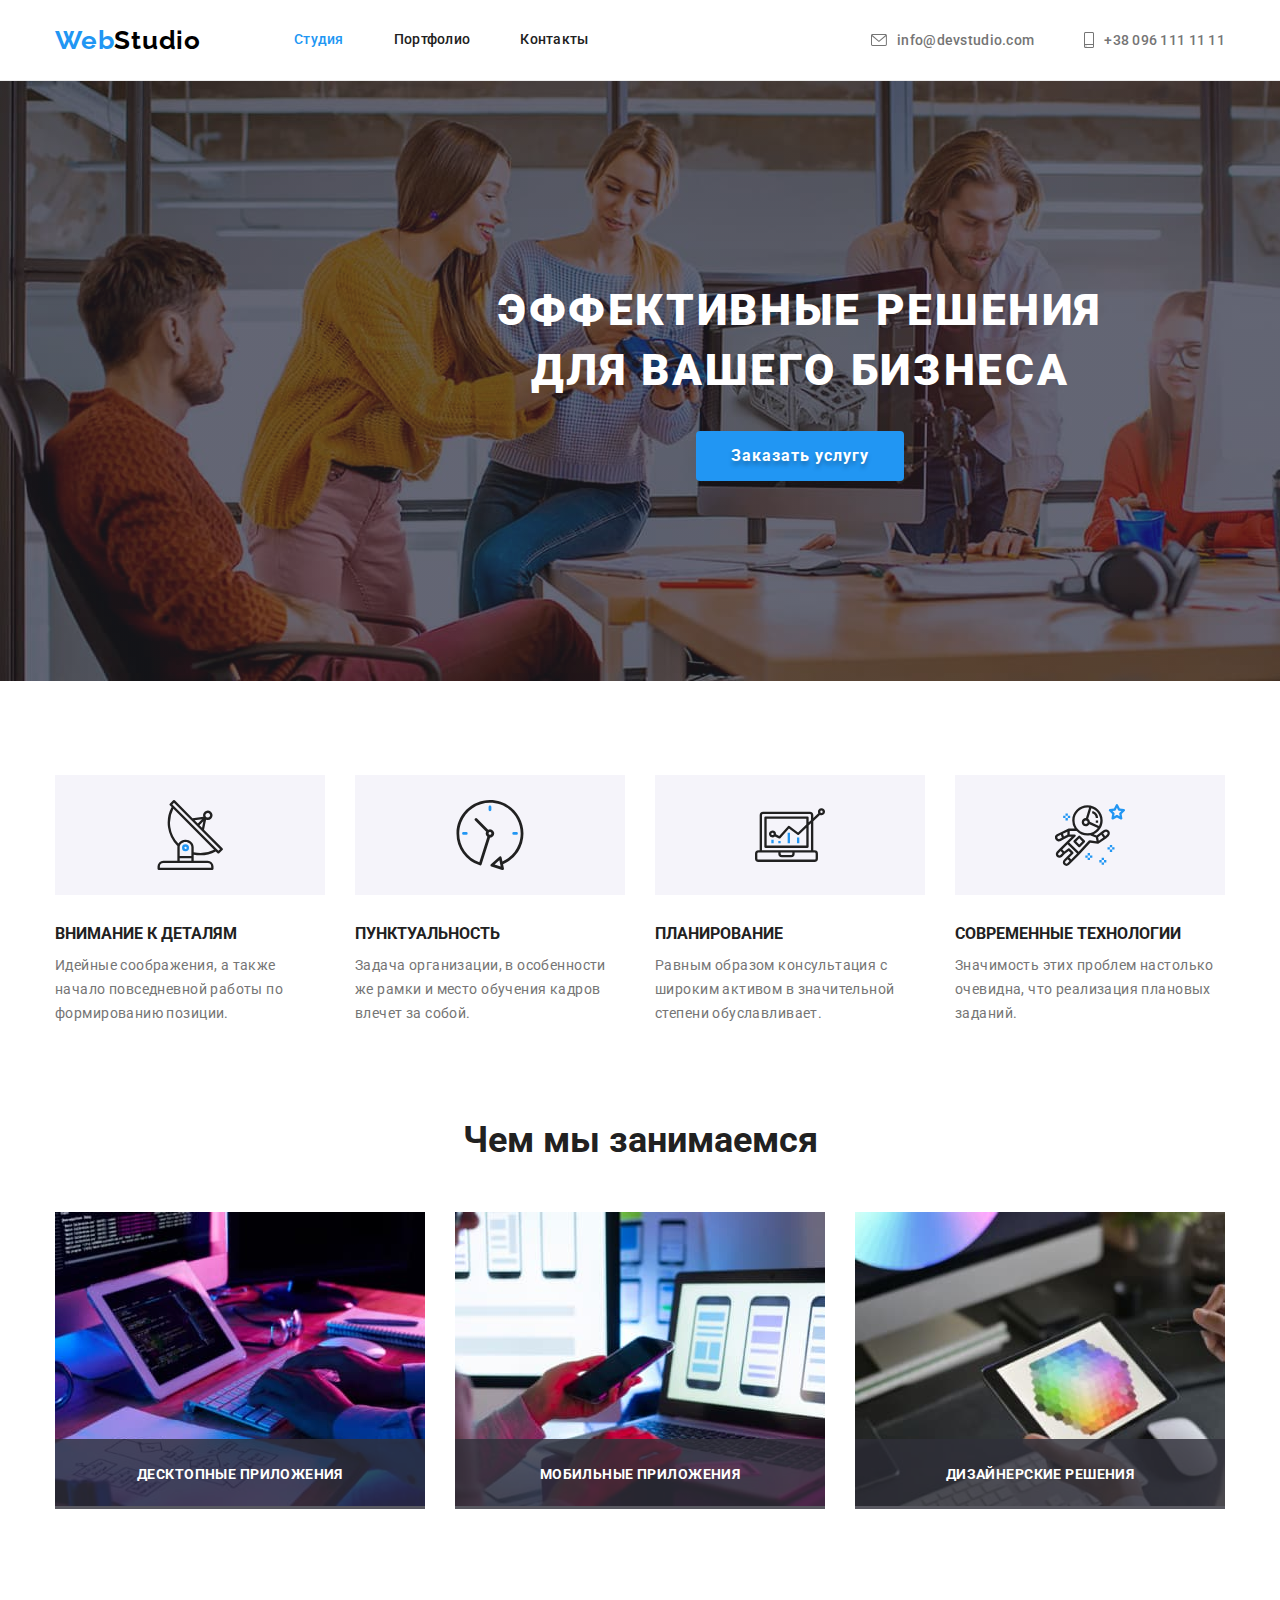
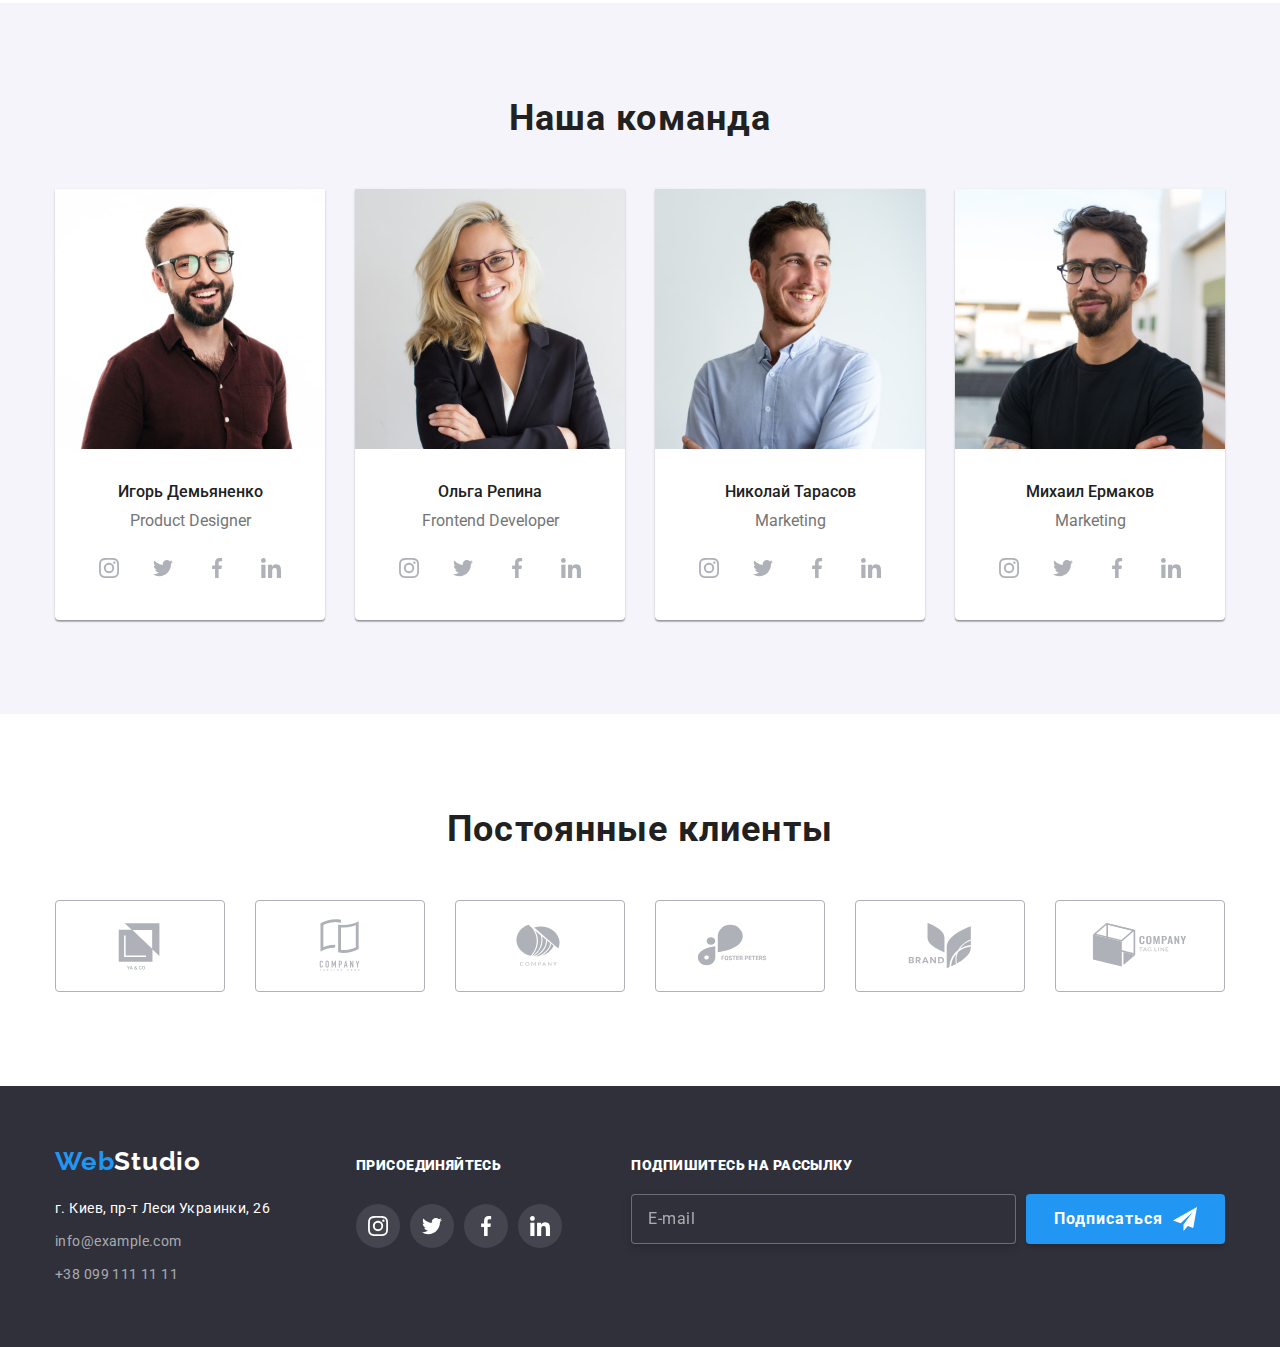
==== commit 7a8d3a99: "footer is completely done." ====
--- a/studio.html
+++ b/studio.html
@@ -175,6 +175,7 @@
               />
               <p class="function__label">Дизайнерские решения</p>
             </li>
+          </ul>
         </div>
       </section>
 
@@ -184,16 +185,17 @@
           <h2 class="team__title">Наша команда</h2>
           <ul class="team__list">
             <!-- 1 Member Ihor  -->
-            <li class="team__item"> 
-              <img 
+            <li class="team__item">
+              <img
                 class="team__image"
                 src="./images/ihor.jpg"
                 alt="мужчина, Игорь Демьяненко"
-                width="270">
+                width="270"
+              />
               <h3 class="team__subtitle">Игорь Демьяненко</h3>
               <p class="team__text" lang="en">Product Designer</p>
               <ul class="socials">
-                <li class="socials__item"> 
+                <li class="socials__item">
                   <a href="" class="socials__link">
                     <svg class="socials__icon" width="20" height="20">
                       <use href="./images/icons.svg#icon-instagram"></use>
@@ -201,7 +203,7 @@
                   </a>
                 </li>
 
-                <li class="socials__item"> 
+                <li class="socials__item">
                   <a href="" class="socials__link">
                     <svg class="socials__icon" width="20" height="20">
                       <use href="./images/icons.svg#icon-twitter"></use>
@@ -209,7 +211,7 @@
                   </a>
                 </li>
 
-                <li class="socials__item"> 
+                <li class="socials__item">
                   <a href="" class="socials__link">
                     <svg class="socials__icon" width="20" height="20">
                       <use href="./images/icons.svg#icon-facebook"></use>
@@ -217,7 +219,7 @@
                   </a>
                 </li>
 
-                <li class="socials__item"> 
+                <li class="socials__item">
                   <a href="" class="socials__link">
                     <svg class="socials__icon" width="20" height="20">
                       <use href="./images/icons.svg#icon-linkedin"></use>
@@ -228,16 +230,17 @@
             </li>
 
             <!-- 2 member Olha Repina -->
-            <li class="team__item"> 
-              <img 
+            <li class="team__item">
+              <img
                 class="team__image"
                 src="./images/olga.jpg"
                 alt="женщина, блондинка, Ольга Репина"
-                width="270">
+                width="270"
+              />
               <h3 class="team__subtitle">Ольга Репина</h3>
               <p class="team__text" lang="en">Frontend Developer</p>
               <ul class="socials">
-                <li class="socials__item"> 
+                <li class="socials__item">
                   <a href="" class="socials__link">
                     <svg class="socials__icon" width="20" height="20">
                       <use href="./images/icons.svg#icon-instagram"></use>
@@ -245,7 +248,7 @@
                   </a>
                 </li>
 
-                <li class="socials__item"> 
+                <li class="socials__item">
                   <a href="" class="socials__link">
                     <svg class="socials__icon" width="20" height="20">
                       <use href="./images/icons.svg#icon-twitter"></use>
@@ -253,7 +256,7 @@
                   </a>
                 </li>
 
-                <li class="socials__item"> 
+                <li class="socials__item">
                   <a href="" class="socials__link">
                     <svg class="socials__icon" width="20" height="20">
                       <use href="./images/icons.svg#icon-facebook"></use>
@@ -261,7 +264,7 @@
                   </a>
                 </li>
 
-                <li class="socials__item"> 
+                <li class="socials__item">
                   <a href="" class="socials__link">
                     <svg class="socials__icon" width="20" height="20">
                       <use href="./images/icons.svg#icon-linkedin"></use>
@@ -269,20 +272,20 @@
                   </a>
                 </li>
               </ul>
-
             </li>
 
             <!-- 3 member Николай Тарасов -->
-            <li class="team__item"> 
-              <img 
+            <li class="team__item">
+              <img
                 class="team__image"
                 src="./images/mykola.jpg"
                 alt="мужчина, Нколай Тарасов"
-                width="270">
+                width="270"
+              />
               <h3 class="team__subtitle">Николай Тарасов</h3>
               <p class="team__text" lang="en">Marketing</p>
               <ul class="socials">
-                <li class="socials__item"> 
+                <li class="socials__item">
                   <a href="" class="socials__link">
                     <svg class="socials__icon" width="20" height="20">
                       <use href="./images/icons.svg#icon-instagram"></use>
@@ -290,7 +293,7 @@
                   </a>
                 </li>
 
-                <li class="socials__item"> 
+                <li class="socials__item">
                   <a href="" class="socials__link">
                     <svg class="socials__icon" width="20" height="20">
                       <use href="./images/icons.svg#icon-twitter"></use>
@@ -298,7 +301,7 @@
                   </a>
                 </li>
 
-                <li class="socials__item"> 
+                <li class="socials__item">
                   <a href="" class="socials__link">
                     <svg class="socials__icon" width="20" height="20">
                       <use href="./images/icons.svg#icon-facebook"></use>
@@ -306,7 +309,7 @@
                   </a>
                 </li>
 
-                <li class="socials__item"> 
+                <li class="socials__item">
                   <a href="" class="socials__link">
                     <svg class="socials__icon" width="20" height="20">
                       <use href="./images/icons.svg#icon-linkedin"></use>
@@ -314,20 +317,20 @@
                   </a>
                 </li>
               </ul>
-
             </li>
 
             <!-- 4 member Михаил Ермаков -->
-            <li class="team__item"> 
-              <img 
+            <li class="team__item">
+              <img
                 class="team__image"
                 src="./images/misha.jpg"
                 alt="Мужчина, Михаил Ермаков"
-                width="270">
+                width="270"
+              />
               <h3 class="team__subtitle">Михаил Ермаков</h3>
               <p class="team__text" lang="en">Marketing</p>
               <ul class="socials">
-                <li class="socials__item"> 
+                <li class="socials__item">
                   <a href="" class="socials__link">
                     <svg class="socials__icon" width="20" height="20">
                       <use href="./images/icons.svg#icon-instagram"></use>
@@ -335,7 +338,7 @@
                   </a>
                 </li>
 
-                <li class="socials__item"> 
+                <li class="socials__item">
                   <a href="" class="socials__link">
                     <svg class="socials__icon" width="20" height="20">
                       <use href="./images/icons.svg#icon-twitter"></use>
@@ -343,7 +346,7 @@
                   </a>
                 </li>
 
-                <li class="socials__item"> 
+                <li class="socials__item">
                   <a href="" class="socials__link">
                     <svg class="socials__icon" width="20" height="20">
                       <use href="./images/icons.svg#icon-facebook"></use>
@@ -351,7 +354,7 @@
                   </a>
                 </li>
 
-                <li class="socials__item"> 
+                <li class="socials__item">
                   <a href="" class="socials__link">
                     <svg class="socials__icon" width="20" height="20">
                       <use href="./images/icons.svg#icon-linkedin"></use>
@@ -371,47 +374,47 @@
           <ul class="clients__list">
             <li class="clients__item">
               <a href="" class="clients__link">
-                <svg class="clients__icon" width="106" height="60"> 
+                <svg class="clients__icon" width="106" height="60">
                   <use href="./images/icons.svg#icon-client1"></use>
-                </svg>
-              </a>
-            </li>
-
-             <li class="clients__item">
-              <a href="" class="clients__link">
-                <svg class="clients__icon" width="106" height="60"> 
-                  <use href="./images/icons.svg#icon-client2"></use>
                 </svg>
               </a>
             </li>
 
             <li class="clients__item">
               <a href="" class="clients__link">
-                <svg class="clients__icon" width="106" height="60"> 
-                  <use href="./images/icons.svg#icon-client3"></use>
+                <svg class="clients__icon" width="106" height="60">
+                  <use href="./images/icons.svg#icon-client2"></use>
                 </svg>
               </a>
             </li>
 
             <li class="clients__item">
               <a href="" class="clients__link">
-                <svg class="clients__icon" width="106" height="60"> 
-                  <use href="./images/icons.svg#icon-client4"></use>
+                <svg class="clients__icon" width="106" height="60">
+                  <use href="./images/icons.svg#icon-client3"></use>
                 </svg>
               </a>
             </li>
 
             <li class="clients__item">
               <a href="" class="clients__link">
-                <svg class="clients__icon" width="106" height="60"> 
-                  <use href="./images/icons.svg#icon-client5"></use>
+                <svg class="clients__icon" width="106" height="60">
+                  <use href="./images/icons.svg#icon-client4"></use>
                 </svg>
               </a>
             </li>
 
             <li class="clients__item">
               <a href="" class="clients__link">
-                <svg class="clients__icon" width="106" height="60"> 
+                <svg class="clients__icon" width="106" height="60">
+                  <use href="./images/icons.svg#icon-client5"></use>
+                </svg>
+              </a>
+            </li>
+
+            <li class="clients__item">
+              <a href="" class="clients__link">
+                <svg class="clients__icon" width="106" height="60">
                   <use href="./images/icons.svg#icon-client6"></use>
                 </svg>
               </a>
@@ -419,14 +422,12 @@
           </ul>
         </div>
       </section>
-      <footer>
-        <div class="container">
-        </main>
-          <!-- FOOTER  -->
-
-          <!-- footer-address block -->
+    </main>
+    <!-- FOOTER  -->
+
+    <!-- footer-address block -->
     <footer class="footer">
-      <div class="container container--flex">
+      <div class="container container--flexible">
         <div class="address-container">
           <a class="logo logo--position" href="" lang="en">
             Web<span class="footer__logo">Studio</span></a
@@ -448,9 +449,9 @@
           </address>
         </div>
 
-             <!-- footer-socials block -->
+        <!-- footer-socials block -->
         <div class="footer-socials">
-          <p class="footer-socials__title"><strong>присоединяйтесь</strong> </p>
+          <p class="footer-socials__title"><strong>присоединяйтесь</strong></p>
           <ul class="footer-socials__list">
             <li class="footer-socials__item">
               <a href="" class="footer-socials__link">
@@ -468,22 +469,45 @@
               </a>
             </li>
 
-            <li class="footer-socials-item">
-              <a href="" class="footer-social-link">
-                <svg class="footer-icon" width="20" height="20">
+            <li class="footer-socials__item">
+              <a href="" class="footer-socials__link">
+                <svg class="footer-socials__icon" width="20" height="20">
                   <use href="./images/icons.svg#icon-facebook"></use>
                 </svg>
               </a>
             </li>
 
-            <li class="footer-socials-item">
-              <a href="" class="footer-social-link">
-                <svg class="footer-icon" width="20" height="20">
+            <li class="footer-socials__item">
+              <a href="" class="footer-socials__link">
+                <svg class="footer-socials__icon" width="20" height="20">
                   <use href="./images/icons.svg#icon-linkedin"></use>
                 </svg>
               </a>
             </li>
           </ul>
+        </div>
+        <div class="footer-mailing">
+          <p class="footer-mailing__title">
+            <strong> Подпишитесь на рассылку</strong>
+          </p>
+          <div class="footer-mailing__container">
+            <form class="footer-form">
+              <label class="footer-form__field">
+                <input
+                  type="email"
+                  name="email"
+                  placeholder="E-mail"
+                  class="footer-form__input"
+                />
+              </label>
+            </form>
+            <button type="submit" class="button footer-button">
+              <span class="footer-button__text">Подписаться</span>
+              <svg class="footer-button__icon" width="24" height="24">
+                <use href="./images/icons.svg#icon-send"></use>
+              </svg>
+            </button>
+          </div>
         </div>
       </div>
     </footer>
--- a/css/main.min.css
+++ b/css/main.min.css
@@ -1,2 +1,2 @@
-h1,h2,h3,h4,p,ul{margin-bottom:0;margin-top:0}ul{padding:0;list-style-type:none}a{text-decoration:none}body{color:#212121;font-family:"Roboto", sans-serif;font-style:normal;font-size:14px;margin-left:auto;margin-right:auto}.container{width:1200px;padding-left:15px;padding-right:15px;margin-left:auto;margin-right:auto}.page-header{border-bottom:1px solid #ececec}.logo{font-family:'Raleway';font-style:normal;font-weight:700;font-size:26px;line-height:1.19;letter-spacing:0.03em;color:#2196F3;display:block}.page-header__logo{color:black;margin-right:93px;padding-bottom:25px;padding-top:24px}.navigation{display:-webkit-box;display:-ms-flexbox;display:flex;-webkit-box-align:center;-ms-flex-align:center;align-items:center}.navigation__list{display:-webkit-box;display:-ms-flexbox;display:flex;-webkit-box-align:center;-ms-flex-align:center;align-items:center}.navigation__item{margin-right:50px}.navigation__item:last-child{margin-right:0}.navigation__link{font-weight:500;font-size:14px;line-height:1.14;letter-spacing:0.02em;color:#212121;display:block;padding-top:32px;padding-bottom:32px;-webkit-transition:color 250ms cubic-bezier(0.4, 0, 0.2, 1);transition:color 250ms cubic-bezier(0.4, 0, 0.2, 1)}.navigation__link:hover,.navigation__link:focus,.navigation__link--active{color:#2196F3}.contact{display:-webkit-box;display:-ms-flexbox;display:flex;margin-left:auto}.contact__item{margin-left:50px}.contact__item:first-child{margin-left:0}.contact__link{font-weight:500;font-size:14px;line-height:16px;letter-spacing:0.02em;color:#757575;display:-webkit-inline-box;display:-ms-inline-flexbox;display:inline-flex;-webkit-box-align:center;-ms-flex-align:center;align-items:center;padding-top:32px;padding-bottom:32px;-webkit-transition:color 250ms cubic-bezier(0.4, 0, 0.2, 1);transition:color 250ms cubic-bezier(0.4, 0, 0.2, 1)}.contact__link:hover,.contact__link:focus{color:#2196F3}.container-flex{display:-webkit-box;display:-ms-flexbox;display:flex;-webkit-box-align:center;-ms-flex-align:center;align-items:center}.contact__icon{fill:currentColor;margin-right:10px}.hero-background{width:1600px;height:600px;padding-top:200px;padding-bottom:200px;margin-left:auto;margin-right:auto;background-color:#2f303a;background-image:-webkit-gradient(linear, left top, right top, from(rgba(47,48,58,0.4)), to(rgba(47,48,58,0.4))),url(../images/img-hero.jpg);background-image:linear-gradient(to right, rgba(47,48,58,0.4), rgba(47,48,58,0.4)),url(../images/img-hero.jpg);background-repeat:no-repeat;background-position:center;background-size:auto}.hero__title{color:#fff;font-weight:900;font-size:44px;line-height:1.36;text-align:center;letter-spacing:0.06em;text-transform:uppercase;display:block;width:696px;margin-left:auto;margin-right:auto;margin-bottom:30px}.hero-button{color:#fff;background-color:#2196F3;cursor:pointer;font-family:inherit;font-weight:700;font-size:16px;line-height:1.88;text-align:center;text-shadow:0px 4px 4px rgba(0,0,0,0.25);letter-spacing:0.06em;display:block;padding:10px 35px;margin-left:auto;margin-right:auto;border-radius:4px;border:none}.feature{padding-top:94px;padding-bottom:94px}.feature__title{visibility:hidden;position:absolute;width:1px;height:1px;margin:-1px;border:0;padding:0;white-space:nowrap;-webkit-clip-path:inset(100%);clip-path:inset(100%);clip:rect(0 0 0 0);overflow:hidden}.feature__list{display:-webkit-box;display:-ms-flexbox;display:flex;margin:-15px}.feature__item{width:calc((100% - 90px) / 4);margin:15px}.feature__frame{width:270px;height:120px;background-color:#F5F4FA;margin-bottom:30px;display:-webkit-box;display:-ms-flexbox;display:flex;-webkit-box-pack:center;-ms-flex-pack:center;justify-content:center;-webkit-box-align:center;-ms-flex-align:center;align-items:center}.feature__subtitle{font-weight:700;line-height:1.14;text-transform:uppercase;margin-bottom:10px}.feature__text{font-size:14px;line-height:1.71;letter-spacing:0.03em;color:#757575}.function{padding-bottom:94px}.function__title{font-weight:700;font-size:36px;line-height:1.17;text-align:center;margin-bottom:50px}.function__list{display:-webkit-box;display:-ms-flexbox;display:flex;margin:-15px}.function__item{width:calc((100% - 60px) / 3);margin:15px;position:relative}.function-image{display:block}.function__label{display:block;position:absolute;left:0;bottom:0;width:100%;font-weight:700;font-size:14px;line-height:1.15;letter-spacing:0.03em;text-transform:uppercase;text-align:center;color:#fff;background:rgba(47,48,58,0.8);padding-top:27px;padding-bottom:27px}.team{background-color:#F5F4FA;padding:94px 0}.team__title{margin-bottom:50px;font-weight:700;font-size:36px;line-height:1.17;text-align:center;letter-spacing:0.03em}.team__list{display:-webkit-box;display:-ms-flexbox;display:flex;margin:-15px}.team__item{padding-bottom:30px;margin:15px;width:calc((100% - 90px) / 4);background:#fff;-webkit-box-shadow:0px 1px 3px rgba(0,0,0,0.12),0px 1px 1px rgba(0,0,0,0.14),0px 2px 1px rgba(0,0,0,0.2);box-shadow:0px 1px 3px rgba(0,0,0,0.12),0px 1px 1px rgba(0,0,0,0.14),0px 2px 1px rgba(0,0,0,0.2);border-radius:0px 0px 4px 4px}.team__image{margin-bottom:30px}.team__subtitle{font-weight:500;font-size:16px;line-height:1.19;text-align:center;margin-bottom:10px}.team__text{color:#757575;font-size:16px;line-height:1.19;text-align:center;margin-bottom:16px}.socials{display:-webkit-box;display:-ms-flexbox;display:flex;-webkit-box-pack:center;-ms-flex-pack:center;justify-content:center;-webkit-box-align:center;-ms-flex-align:center;align-items:center}.socials__item{margin-right:10px}.socials__item:last-child{margin-right:0}.socials__link{width:44px;height:44px;display:-webkit-box;display:-ms-flexbox;display:flex;-webkit-box-align:center;-ms-flex-align:center;align-items:center;-webkit-box-pack:center;-ms-flex-pack:center;justify-content:center;border-radius:50%;color:#AFB1B8;-webkit-transition:color 250ms cubic-bezier(0.4, 0, 0.2, 1),background-color 250ms cubic-bezier(0.4, 0, 0.2, 1);transition:color 250ms cubic-bezier(0.4, 0, 0.2, 1),background-color 250ms cubic-bezier(0.4, 0, 0.2, 1)}.socials__link:hover,.socials__link:focus{color:#fff;background-color:#2196F3}.socials__icon{fill:currentColor}.clients{padding:94px 0}.clients__title{font-weight:700;font-size:36px;line-height:1.17;text-align:center;letter-spacing:0.03em;margin-bottom:50px}.clients__list{display:-webkit-box;display:-ms-flexbox;display:flex;margin:-15px}.clients__item{margin:15px;width:calc((100% - 150px) / 6)}.clients__icon{fill:currentColor}.clients__link{display:-webkit-box;display:-ms-flexbox;display:flex;-webkit-box-align:center;-ms-flex-align:center;align-items:center;-webkit-box-pack:center;-ms-flex-pack:center;justify-content:center;width:170px;height:92px;border:1px solid #AFB1B8;border-radius:4px;color:#AFB1B8;-webkit-transition:color 250ms cubic-bezier(0.4, 0, 0.2, 1),border-color 250ms cubic-bezier(0.4, 0, 0.2, 1);transition:color 250ms cubic-bezier(0.4, 0, 0.2, 1),border-color 250ms cubic-bezier(0.4, 0, 0.2, 1)}.clients__link:hover,.clients__link:focus{color:#2196F3;border-color:#2196F3}.footer{background-color:#2f303a;padding:60px 0}.footer__logo{color:#fff}.logo--position{margin-bottom:20px}.address__item{font-style:normal;font-weight:400;font-size:14px;line-height:1.71;letter-spacing:0.03em;color:#fff;margin-bottom:9px}.address__item:last-child{margin-bottom:0}.address__link{font-style:normal;font-weight:400;font-size:14px;line-height:1.71;letter-spacing:0.03em;color:rgba(255,255,255,0.6);-webkit-transition:color 250ms cubic-bezier(0.4, 0, 0.2, 1);transition:color 250ms cubic-bezier(0.4, 0, 0.2, 1)}.address__link:hover,.address__link:focus{color:#2196F3}
+h1,h2,h3,h4,p,ul{margin-bottom:0;margin-top:0}ul{padding:0;list-style-type:none}a{text-decoration:none}body{color:#212121;font-family:"Roboto", sans-serif;font-style:normal;font-size:14px;margin-left:auto;margin-right:auto}.container{width:1200px;padding-left:15px;padding-right:15px;margin-left:auto;margin-right:auto}.page-header{border-bottom:1px solid #ececec}.logo{font-family:'Raleway';font-style:normal;font-weight:700;font-size:26px;line-height:1.19;letter-spacing:0.03em;color:#2196F3;display:block}.page-header__logo{color:black;margin-right:93px;padding-bottom:25px;padding-top:24px}.navigation{display:-webkit-box;display:-ms-flexbox;display:flex;-webkit-box-align:center;-ms-flex-align:center;align-items:center}.navigation__list{display:-webkit-box;display:-ms-flexbox;display:flex;-webkit-box-align:center;-ms-flex-align:center;align-items:center}.navigation__item{margin-right:50px}.navigation__item:last-child{margin-right:0}.navigation__link{font-weight:500;font-size:14px;line-height:1.14;letter-spacing:0.02em;color:#212121;display:block;padding-top:32px;padding-bottom:32px;-webkit-transition:color 250ms cubic-bezier(0.4, 0, 0.2, 1);transition:color 250ms cubic-bezier(0.4, 0, 0.2, 1)}.navigation__link:hover,.navigation__link:focus,.navigation__link--active{color:#2196F3}.contact{display:-webkit-box;display:-ms-flexbox;display:flex;margin-left:auto}.contact__item{margin-left:50px}.contact__item:first-child{margin-left:0}.contact__link{font-weight:500;font-size:14px;line-height:16px;letter-spacing:0.02em;color:#757575;display:-webkit-inline-box;display:-ms-inline-flexbox;display:inline-flex;-webkit-box-align:center;-ms-flex-align:center;align-items:center;padding-top:32px;padding-bottom:32px;-webkit-transition:color 250ms cubic-bezier(0.4, 0, 0.2, 1);transition:color 250ms cubic-bezier(0.4, 0, 0.2, 1)}.contact__link:hover,.contact__link:focus{color:#2196F3}.container-flex{display:-webkit-box;display:-ms-flexbox;display:flex;-webkit-box-align:center;-ms-flex-align:center;align-items:center}.contact__icon{fill:currentColor;margin-right:10px}.hero-background{width:1600px;height:600px;padding-top:200px;padding-bottom:200px;margin-left:auto;margin-right:auto;background-color:#2f303a;background-image:-webkit-gradient(linear, left top, right top, from(rgba(47,48,58,0.4)), to(rgba(47,48,58,0.4))),url(../images/img-hero.jpg);background-image:linear-gradient(to right, rgba(47,48,58,0.4), rgba(47,48,58,0.4)),url(../images/img-hero.jpg);background-repeat:no-repeat;background-position:center;background-size:auto}.hero__title{color:#fff;font-weight:900;font-size:44px;line-height:1.36;text-align:center;letter-spacing:0.06em;text-transform:uppercase;display:block;width:696px;margin-left:auto;margin-right:auto;margin-bottom:30px}.hero-button{color:#fff;background-color:#2196F3;cursor:pointer;font-family:inherit;font-weight:700;font-size:16px;line-height:1.88;text-align:center;text-shadow:0px 4px 4px rgba(0,0,0,0.25);letter-spacing:0.06em;display:block;padding:10px 35px;margin-left:auto;margin-right:auto;border-radius:4px;border:none}.feature{padding-top:94px;padding-bottom:94px}.feature__title{visibility:hidden;position:absolute;width:1px;height:1px;margin:-1px;border:0;padding:0;white-space:nowrap;-webkit-clip-path:inset(100%);clip-path:inset(100%);clip:rect(0 0 0 0);overflow:hidden}.feature__list{display:-webkit-box;display:-ms-flexbox;display:flex;margin:-15px}.feature__item{width:calc((100% - 90px) / 4);margin:15px}.feature__frame{width:270px;height:120px;background-color:#F5F4FA;margin-bottom:30px;display:-webkit-box;display:-ms-flexbox;display:flex;-webkit-box-pack:center;-ms-flex-pack:center;justify-content:center;-webkit-box-align:center;-ms-flex-align:center;align-items:center}.feature__subtitle{font-weight:700;line-height:1.14;text-transform:uppercase;margin-bottom:10px}.feature__text{font-size:14px;line-height:1.71;letter-spacing:0.03em;color:#757575}.function{padding-bottom:94px}.function__title{font-weight:700;font-size:36px;line-height:1.17;text-align:center;margin-bottom:50px}.function__list{display:-webkit-box;display:-ms-flexbox;display:flex;margin:-15px}.function__item{width:calc((100% - 60px) / 3);margin:15px;position:relative}.function-image{display:block}.function__label{display:block;position:absolute;left:0;bottom:0;width:100%;font-weight:700;font-size:14px;line-height:1.15;letter-spacing:0.03em;text-transform:uppercase;text-align:center;color:#fff;background:rgba(47,48,58,0.8);padding-top:27px;padding-bottom:27px}.team{background-color:#F5F4FA;padding:94px 0}.team__title{margin-bottom:50px;font-weight:700;font-size:36px;line-height:1.17;text-align:center;letter-spacing:0.03em}.team__list{display:-webkit-box;display:-ms-flexbox;display:flex;margin:-15px}.team__item{padding-bottom:30px;margin:15px;width:calc((100% - 90px) / 4);background:#fff;-webkit-box-shadow:0px 1px 3px rgba(0,0,0,0.12),0px 1px 1px rgba(0,0,0,0.14),0px 2px 1px rgba(0,0,0,0.2);box-shadow:0px 1px 3px rgba(0,0,0,0.12),0px 1px 1px rgba(0,0,0,0.14),0px 2px 1px rgba(0,0,0,0.2);border-radius:0px 0px 4px 4px}.team__image{margin-bottom:30px}.team__subtitle{font-weight:500;font-size:16px;line-height:1.19;text-align:center;margin-bottom:10px}.team__text{color:#757575;font-size:16px;line-height:1.19;text-align:center;margin-bottom:16px}.socials{display:-webkit-box;display:-ms-flexbox;display:flex;-webkit-box-pack:center;-ms-flex-pack:center;justify-content:center;-webkit-box-align:center;-ms-flex-align:center;align-items:center}.socials__item{margin-right:10px}.socials__item:last-child{margin-right:0}.socials__link{width:44px;height:44px;display:-webkit-box;display:-ms-flexbox;display:flex;-webkit-box-align:center;-ms-flex-align:center;align-items:center;-webkit-box-pack:center;-ms-flex-pack:center;justify-content:center;border-radius:50%;color:#AFB1B8;-webkit-transition:color 250ms cubic-bezier(0.4, 0, 0.2, 1),background-color 250ms cubic-bezier(0.4, 0, 0.2, 1);transition:color 250ms cubic-bezier(0.4, 0, 0.2, 1),background-color 250ms cubic-bezier(0.4, 0, 0.2, 1)}.socials__link:hover,.socials__link:focus{color:#fff;background-color:#2196F3}.socials__icon{fill:currentColor}.clients{padding:94px 0}.clients__title{font-weight:700;font-size:36px;line-height:1.17;text-align:center;letter-spacing:0.03em;margin-bottom:50px}.clients__list{display:-webkit-box;display:-ms-flexbox;display:flex;margin:-15px}.clients__item{margin:15px;width:calc((100% - 150px) / 6)}.clients__icon{fill:currentColor}.clients__link{display:-webkit-box;display:-ms-flexbox;display:flex;-webkit-box-align:center;-ms-flex-align:center;align-items:center;-webkit-box-pack:center;-ms-flex-pack:center;justify-content:center;width:170px;height:92px;border:1px solid #AFB1B8;border-radius:4px;color:#AFB1B8;-webkit-transition:color 250ms cubic-bezier(0.4, 0, 0.2, 1),border-color 250ms cubic-bezier(0.4, 0, 0.2, 1);transition:color 250ms cubic-bezier(0.4, 0, 0.2, 1),border-color 250ms cubic-bezier(0.4, 0, 0.2, 1)}.clients__link:hover,.clients__link:focus{color:#2196F3;border-color:#2196F3}.footer{background-color:#2f303a;padding:60px 0}.address-container{width:231px;margin-right:70px}.footer__logo{color:#fff}.logo--position{margin-bottom:20px}.address__item{font-style:normal;font-weight:400;font-size:14px;line-height:1.71;letter-spacing:0.03em;color:#fff;margin-bottom:9px}.address__item:last-child{margin-bottom:0}.address__link{font-style:normal;font-weight:400;font-size:14px;line-height:1.71;letter-spacing:0.03em;color:rgba(255,255,255,0.6);-webkit-transition:color 250ms cubic-bezier(0.4, 0, 0.2, 1);transition:color 250ms cubic-bezier(0.4, 0, 0.2, 1)}.address__link:hover,.address__link:focus{color:#2196F3}.footer-socials__title{font-weight:700;font-size:14px;line-height:1.14;letter-spacing:0.03em;text-transform:uppercase;color:#fff;margin-bottom:30px}.footer-socials__list{display:-webkit-box;display:-ms-flexbox;display:flex}.footer-socials__item{margin-right:10px}.footer-socials__item:last-child{margin-right:0}.footer-socials__link{display:-webkit-box;display:-ms-flexbox;display:flex;-webkit-box-align:center;-ms-flex-align:center;align-items:center;-webkit-box-pack:center;-ms-flex-pack:center;justify-content:center;width:44px;height:44px;border-radius:50%;background:rgba(255,255,255,0.1);color:#fff;-webkit-transition:background-color 250ms cubic-bezier(0.4, 0, 0.2, 1);transition:background-color 250ms cubic-bezier(0.4, 0, 0.2, 1)}.footer-socials__link:hover,.footer-socials__link:focus{background-color:#2196F3}.footer-socials__icon{fill:currentColor}.container--flexible{display:-webkit-box;display:-ms-flexbox;display:flex;-webkit-box-align:baseline;-ms-flex-align:baseline;align-items:baseline}.footer-mailing__container{display:-webkit-box;display:-ms-flexbox;display:flex}.footer-mailing{margin-left:auto}.footer-mailing__title{font-weight:700;font-size:14px;line-height:1.14;letter-spacing:0.03em;text-transform:uppercase;color:#ffffff;margin-bottom:20px}.footer-form__input{border:1px solid rgba(255,255,255,0.3);-webkit-filter:drop-shadow(0px 4px 4px rgba(0,0,0,0.15));filter:drop-shadow(0px 4px 4px rgba(0,0,0,0.15));border-radius:4px;background:#2f303a;width:385px;height:50px;padding:0 16px;margin-right:10px}.footer-form__input:focus-within{color:#fff;font-weight:400;font-size:16px;line-height:1.25;letter-spacing:0.03em}.footer-form__input::-webkit-input-placeholder{font-weight:400;font-size:16px;line-height:1.25;letter-spacing:0.03em;color:rgba(255,255,255,0.6)}.footer-form__input:-ms-input-placeholder{font-weight:400;font-size:16px;line-height:1.25;letter-spacing:0.03em;color:rgba(255,255,255,0.6)}.footer-form__input::-ms-input-placeholder{font-weight:400;font-size:16px;line-height:1.25;letter-spacing:0.03em;color:rgba(255,255,255,0.6)}.footer-form__input::placeholder{font-weight:400;font-size:16px;line-height:1.25;letter-spacing:0.03em;color:rgba(255,255,255,0.6)}.footer-button{font-family:inherit;font-style:inherit;font-weight:700;font-size:16px;line-height:1.88;letter-spacing:0.06em;color:#fff;cursor:pointer;background-color:#2196F3;-webkit-box-shadow:0px 4px 4px rgba(0,0,0,0.15);box-shadow:0px 4px 4px rgba(0,0,0,0.15);border-radius:4px;padding:0 28px;height:50px;border-style:none;display:-webkit-box;display:-ms-flexbox;display:flex;-webkit-box-align:center;-ms-flex-align:center;align-items:center;-webkit-box-pack:center;-ms-flex-pack:center;justify-content:center}.footer-button__text{margin-right:10px}
 /*# sourceMappingURL=main.min.css.map */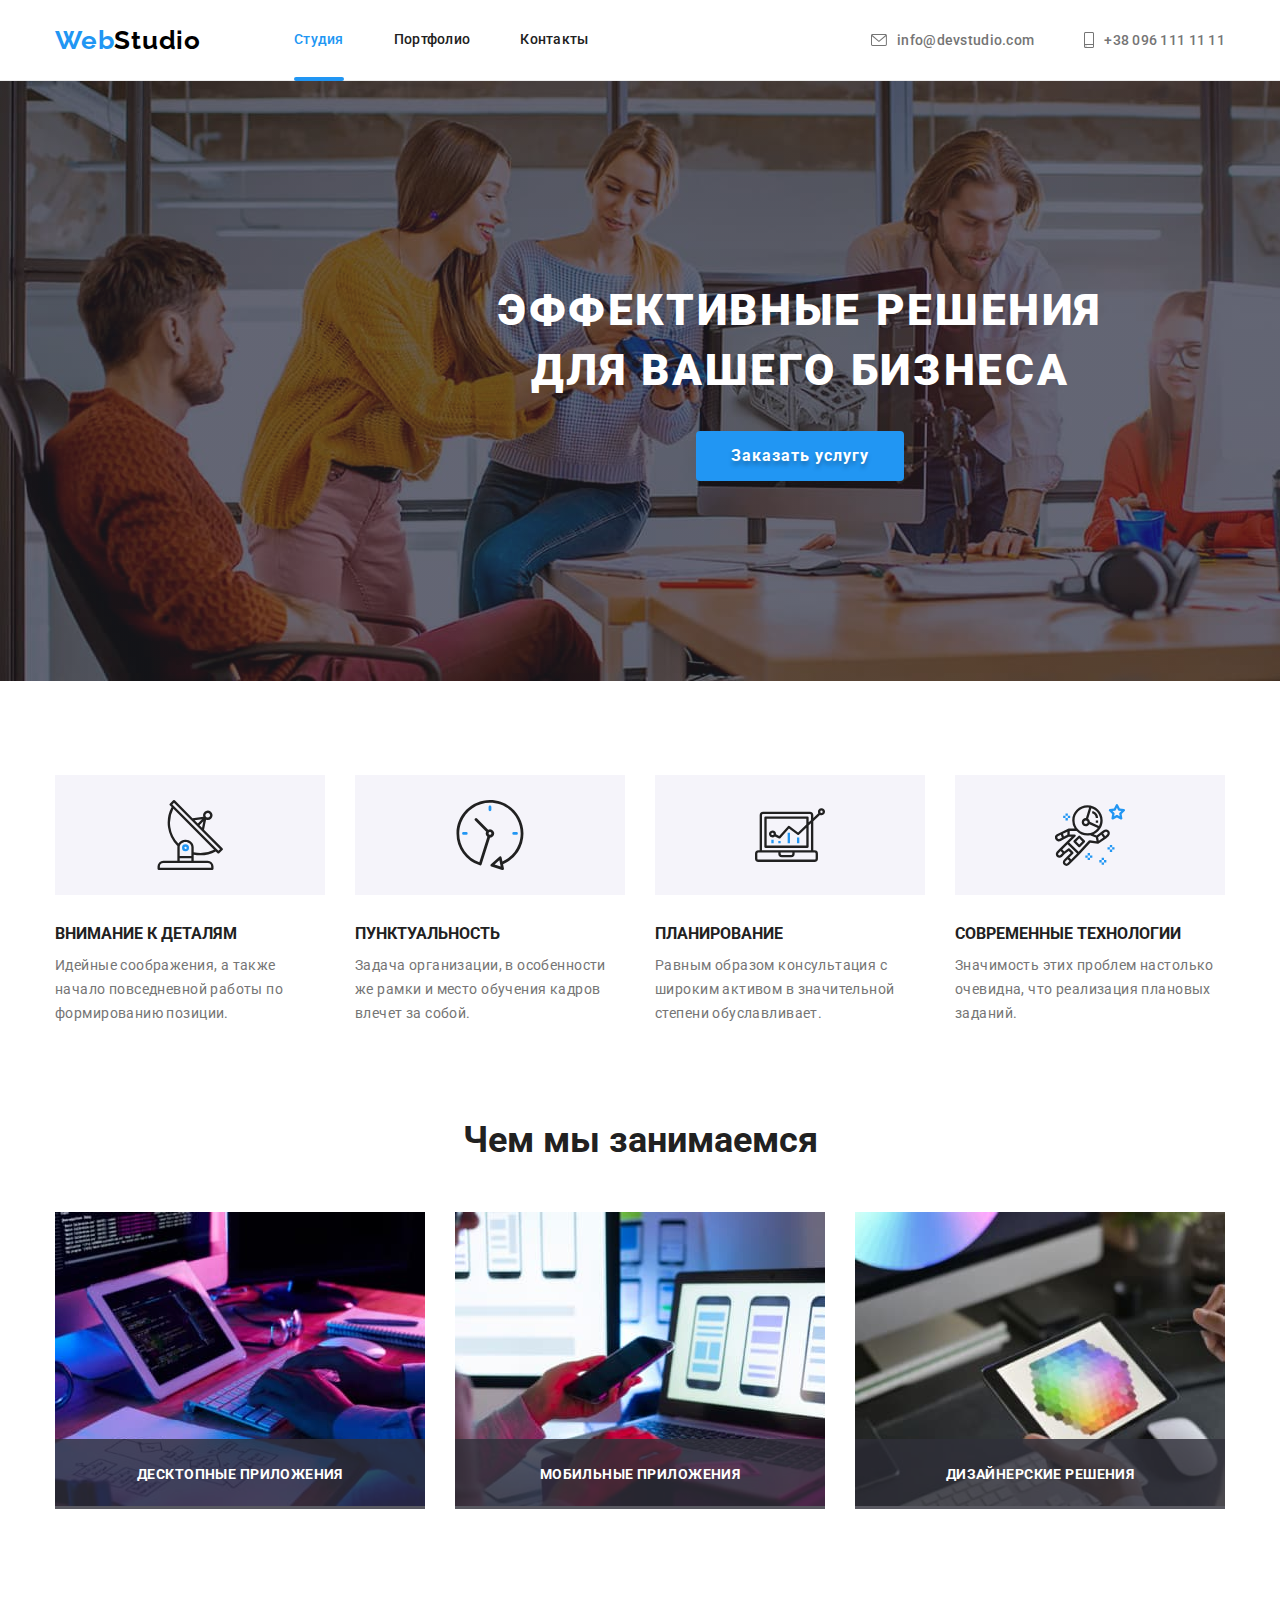
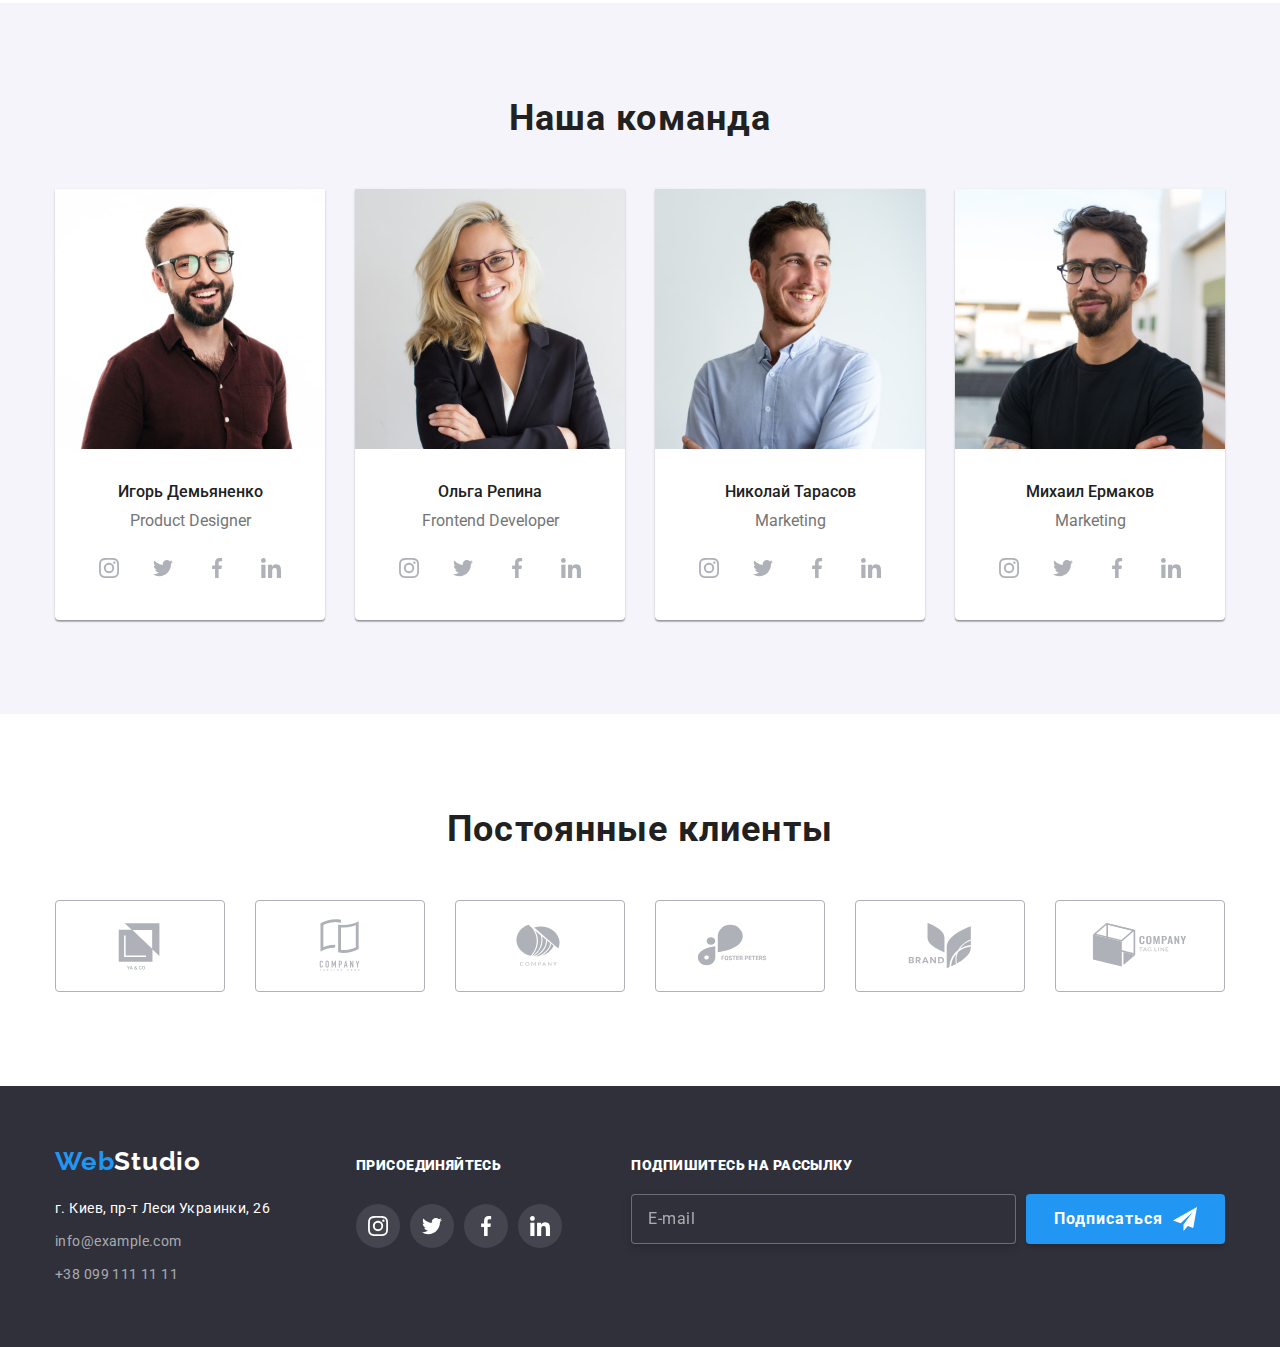
==== commit 6dc980e2: "modal form" ====
--- a/studio.html
+++ b/studio.html
@@ -73,12 +73,108 @@
         <div class="hero-background">
           <div class="container">
             <h1 class="hero__title">Эффективные решения для вашего бизнеса</h1>
-            <button type="button" class="button hero-button">
+            <button type="button" class="button hero-button" data-modal-open>
               Заказать услугу
             </button>
           </div>
         </div>
-        <!-- MODAL -->
+
+        <!-- modal window -->
+        <!-- backdrop -->
+        <div class="backdrop is-hidden" data-modal>
+          <div class="modal">
+            <button
+              class="modal__closing-button"
+              type="button"
+              data-modal-close
+            >
+              <svg class="modal__closing-icon" width="11" height="11">
+                <use href="./images/icons.svg#modal-button"></use>
+              </svg>
+            </button>
+
+            <!-- form -->
+
+            <strong class="modal__headline">
+              Оставьте свои данные, мы вам перезвоним</strong
+            >
+
+            <form class="modal-form">
+              <label class="modal-form__field form-field">
+                <span class="form-field__text">Имя</span>
+                <div class="form-field__thumb">
+                  <input
+                    type="text"
+                    name="username"
+                    class="form-field__input"
+                    autofocus
+                    placeholder=" "
+                  />
+                  <svg class="form-field__icon" width="18" height="18">
+                    <use href="./images/icons.svg#person-mod"></use>
+                  </svg>
+                </div>
+              </label>
+
+              <label class="form-field">
+                <span class="form-field__text">Телефон</span>
+                <div class="form-field__thumb">
+                  <input
+                    type="tel"
+                    name="tel"
+                    class="form-field__input"
+                    placeholder=" "
+                  />
+                  <svg class="form-field__icon" width="18" height="18">
+                    <use href="./images/icons.svg#phone-mod"></use>
+                  </svg>
+                </div>
+              </label>
+
+              <label class="form-field">
+                <span class="form-field__text">Почта</span>
+                <div class="form-field__thumb">
+                  <input
+                    type="email"
+                    name="email"
+                    class="form-field__input"
+                    placeholder=" "
+                  />
+                  <svg class="form-field__icon" width="18" height="18">
+                    <use href="./images/icons.svg#email-mod"></use>
+                  </svg>
+                </div>
+              </label>
+
+              <label class="form-field">
+                <span class="form-field__text">Комментарий</span>
+                <textarea
+                  class="form-field__textarea"
+                  name="feedbacks"
+                  placeholder="Введите текст"
+                ></textarea>
+              </label>
+
+              <label class="modal-checkbox">
+                <input
+                  class="modal-checkbox__input"
+                  type="checkbox"
+                  name="acceptance"
+                  value="acceptance"
+                />
+                <span class="modal-checkbox__icon" tabindex="0"></span>
+                <span class="modal-checkbox__text"
+                  >Соглашаюсь с рассылкой и принимаю
+                  <a href="" class="modal-checkbox__contract"
+                    >Условия договора</a
+                  >
+                </span>
+              </label>
+
+              <button type="submit" class="modal-submit">Отправить</button>
+            </form>
+          </div>
+        </div>
       </section>
 
       <!-- 2 section Features -->
@@ -424,7 +520,6 @@
       </section>
     </main>
     <!-- FOOTER  -->
-
     <!-- footer-address block -->
     <footer class="footer">
       <div class="container container--flexible">
@@ -511,5 +606,6 @@
         </div>
       </div>
     </footer>
+    <script src="./js/modal.js"></script>
   </body>
 </html>
--- a/css/main.min.css
+++ b/css/main.min.css
@@ -1,2 +1,2 @@
-h1,h2,h3,h4,p,ul{margin-bottom:0;margin-top:0}ul{padding:0;list-style-type:none}a{text-decoration:none}body{color:#212121;font-family:"Roboto", sans-serif;font-style:normal;font-size:14px;margin-left:auto;margin-right:auto}.container{width:1200px;padding-left:15px;padding-right:15px;margin-left:auto;margin-right:auto}.page-header{border-bottom:1px solid #ececec}.logo{font-family:'Raleway';font-style:normal;font-weight:700;font-size:26px;line-height:1.19;letter-spacing:0.03em;color:#2196F3;display:block}.page-header__logo{color:black;margin-right:93px;padding-bottom:25px;padding-top:24px}.navigation{display:-webkit-box;display:-ms-flexbox;display:flex;-webkit-box-align:center;-ms-flex-align:center;align-items:center}.navigation__list{display:-webkit-box;display:-ms-flexbox;display:flex;-webkit-box-align:center;-ms-flex-align:center;align-items:center}.navigation__item{margin-right:50px}.navigation__item:last-child{margin-right:0}.navigation__link{font-weight:500;font-size:14px;line-height:1.14;letter-spacing:0.02em;color:#212121;display:block;padding-top:32px;padding-bottom:32px;-webkit-transition:color 250ms cubic-bezier(0.4, 0, 0.2, 1);transition:color 250ms cubic-bezier(0.4, 0, 0.2, 1)}.navigation__link:hover,.navigation__link:focus,.navigation__link--active{color:#2196F3}.contact{display:-webkit-box;display:-ms-flexbox;display:flex;margin-left:auto}.contact__item{margin-left:50px}.contact__item:first-child{margin-left:0}.contact__link{font-weight:500;font-size:14px;line-height:16px;letter-spacing:0.02em;color:#757575;display:-webkit-inline-box;display:-ms-inline-flexbox;display:inline-flex;-webkit-box-align:center;-ms-flex-align:center;align-items:center;padding-top:32px;padding-bottom:32px;-webkit-transition:color 250ms cubic-bezier(0.4, 0, 0.2, 1);transition:color 250ms cubic-bezier(0.4, 0, 0.2, 1)}.contact__link:hover,.contact__link:focus{color:#2196F3}.container-flex{display:-webkit-box;display:-ms-flexbox;display:flex;-webkit-box-align:center;-ms-flex-align:center;align-items:center}.contact__icon{fill:currentColor;margin-right:10px}.hero-background{width:1600px;height:600px;padding-top:200px;padding-bottom:200px;margin-left:auto;margin-right:auto;background-color:#2f303a;background-image:-webkit-gradient(linear, left top, right top, from(rgba(47,48,58,0.4)), to(rgba(47,48,58,0.4))),url(../images/img-hero.jpg);background-image:linear-gradient(to right, rgba(47,48,58,0.4), rgba(47,48,58,0.4)),url(../images/img-hero.jpg);background-repeat:no-repeat;background-position:center;background-size:auto}.hero__title{color:#fff;font-weight:900;font-size:44px;line-height:1.36;text-align:center;letter-spacing:0.06em;text-transform:uppercase;display:block;width:696px;margin-left:auto;margin-right:auto;margin-bottom:30px}.hero-button{color:#fff;background-color:#2196F3;cursor:pointer;font-family:inherit;font-weight:700;font-size:16px;line-height:1.88;text-align:center;text-shadow:0px 4px 4px rgba(0,0,0,0.25);letter-spacing:0.06em;display:block;padding:10px 35px;margin-left:auto;margin-right:auto;border-radius:4px;border:none}.feature{padding-top:94px;padding-bottom:94px}.feature__title{visibility:hidden;position:absolute;width:1px;height:1px;margin:-1px;border:0;padding:0;white-space:nowrap;-webkit-clip-path:inset(100%);clip-path:inset(100%);clip:rect(0 0 0 0);overflow:hidden}.feature__list{display:-webkit-box;display:-ms-flexbox;display:flex;margin:-15px}.feature__item{width:calc((100% - 90px) / 4);margin:15px}.feature__frame{width:270px;height:120px;background-color:#F5F4FA;margin-bottom:30px;display:-webkit-box;display:-ms-flexbox;display:flex;-webkit-box-pack:center;-ms-flex-pack:center;justify-content:center;-webkit-box-align:center;-ms-flex-align:center;align-items:center}.feature__subtitle{font-weight:700;line-height:1.14;text-transform:uppercase;margin-bottom:10px}.feature__text{font-size:14px;line-height:1.71;letter-spacing:0.03em;color:#757575}.function{padding-bottom:94px}.function__title{font-weight:700;font-size:36px;line-height:1.17;text-align:center;margin-bottom:50px}.function__list{display:-webkit-box;display:-ms-flexbox;display:flex;margin:-15px}.function__item{width:calc((100% - 60px) / 3);margin:15px;position:relative}.function-image{display:block}.function__label{display:block;position:absolute;left:0;bottom:0;width:100%;font-weight:700;font-size:14px;line-height:1.15;letter-spacing:0.03em;text-transform:uppercase;text-align:center;color:#fff;background:rgba(47,48,58,0.8);padding-top:27px;padding-bottom:27px}.team{background-color:#F5F4FA;padding:94px 0}.team__title{margin-bottom:50px;font-weight:700;font-size:36px;line-height:1.17;text-align:center;letter-spacing:0.03em}.team__list{display:-webkit-box;display:-ms-flexbox;display:flex;margin:-15px}.team__item{padding-bottom:30px;margin:15px;width:calc((100% - 90px) / 4);background:#fff;-webkit-box-shadow:0px 1px 3px rgba(0,0,0,0.12),0px 1px 1px rgba(0,0,0,0.14),0px 2px 1px rgba(0,0,0,0.2);box-shadow:0px 1px 3px rgba(0,0,0,0.12),0px 1px 1px rgba(0,0,0,0.14),0px 2px 1px rgba(0,0,0,0.2);border-radius:0px 0px 4px 4px}.team__image{margin-bottom:30px}.team__subtitle{font-weight:500;font-size:16px;line-height:1.19;text-align:center;margin-bottom:10px}.team__text{color:#757575;font-size:16px;line-height:1.19;text-align:center;margin-bottom:16px}.socials{display:-webkit-box;display:-ms-flexbox;display:flex;-webkit-box-pack:center;-ms-flex-pack:center;justify-content:center;-webkit-box-align:center;-ms-flex-align:center;align-items:center}.socials__item{margin-right:10px}.socials__item:last-child{margin-right:0}.socials__link{width:44px;height:44px;display:-webkit-box;display:-ms-flexbox;display:flex;-webkit-box-align:center;-ms-flex-align:center;align-items:center;-webkit-box-pack:center;-ms-flex-pack:center;justify-content:center;border-radius:50%;color:#AFB1B8;-webkit-transition:color 250ms cubic-bezier(0.4, 0, 0.2, 1),background-color 250ms cubic-bezier(0.4, 0, 0.2, 1);transition:color 250ms cubic-bezier(0.4, 0, 0.2, 1),background-color 250ms cubic-bezier(0.4, 0, 0.2, 1)}.socials__link:hover,.socials__link:focus{color:#fff;background-color:#2196F3}.socials__icon{fill:currentColor}.clients{padding:94px 0}.clients__title{font-weight:700;font-size:36px;line-height:1.17;text-align:center;letter-spacing:0.03em;margin-bottom:50px}.clients__list{display:-webkit-box;display:-ms-flexbox;display:flex;margin:-15px}.clients__item{margin:15px;width:calc((100% - 150px) / 6)}.clients__icon{fill:currentColor}.clients__link{display:-webkit-box;display:-ms-flexbox;display:flex;-webkit-box-align:center;-ms-flex-align:center;align-items:center;-webkit-box-pack:center;-ms-flex-pack:center;justify-content:center;width:170px;height:92px;border:1px solid #AFB1B8;border-radius:4px;color:#AFB1B8;-webkit-transition:color 250ms cubic-bezier(0.4, 0, 0.2, 1),border-color 250ms cubic-bezier(0.4, 0, 0.2, 1);transition:color 250ms cubic-bezier(0.4, 0, 0.2, 1),border-color 250ms cubic-bezier(0.4, 0, 0.2, 1)}.clients__link:hover,.clients__link:focus{color:#2196F3;border-color:#2196F3}.footer{background-color:#2f303a;padding:60px 0}.address-container{width:231px;margin-right:70px}.footer__logo{color:#fff}.logo--position{margin-bottom:20px}.address__item{font-style:normal;font-weight:400;font-size:14px;line-height:1.71;letter-spacing:0.03em;color:#fff;margin-bottom:9px}.address__item:last-child{margin-bottom:0}.address__link{font-style:normal;font-weight:400;font-size:14px;line-height:1.71;letter-spacing:0.03em;color:rgba(255,255,255,0.6);-webkit-transition:color 250ms cubic-bezier(0.4, 0, 0.2, 1);transition:color 250ms cubic-bezier(0.4, 0, 0.2, 1)}.address__link:hover,.address__link:focus{color:#2196F3}.footer-socials__title{font-weight:700;font-size:14px;line-height:1.14;letter-spacing:0.03em;text-transform:uppercase;color:#fff;margin-bottom:30px}.footer-socials__list{display:-webkit-box;display:-ms-flexbox;display:flex}.footer-socials__item{margin-right:10px}.footer-socials__item:last-child{margin-right:0}.footer-socials__link{display:-webkit-box;display:-ms-flexbox;display:flex;-webkit-box-align:center;-ms-flex-align:center;align-items:center;-webkit-box-pack:center;-ms-flex-pack:center;justify-content:center;width:44px;height:44px;border-radius:50%;background:rgba(255,255,255,0.1);color:#fff;-webkit-transition:background-color 250ms cubic-bezier(0.4, 0, 0.2, 1);transition:background-color 250ms cubic-bezier(0.4, 0, 0.2, 1)}.footer-socials__link:hover,.footer-socials__link:focus{background-color:#2196F3}.footer-socials__icon{fill:currentColor}.container--flexible{display:-webkit-box;display:-ms-flexbox;display:flex;-webkit-box-align:baseline;-ms-flex-align:baseline;align-items:baseline}.footer-mailing__container{display:-webkit-box;display:-ms-flexbox;display:flex}.footer-mailing{margin-left:auto}.footer-mailing__title{font-weight:700;font-size:14px;line-height:1.14;letter-spacing:0.03em;text-transform:uppercase;color:#ffffff;margin-bottom:20px}.footer-form__input{border:1px solid rgba(255,255,255,0.3);-webkit-filter:drop-shadow(0px 4px 4px rgba(0,0,0,0.15));filter:drop-shadow(0px 4px 4px rgba(0,0,0,0.15));border-radius:4px;background:#2f303a;width:385px;height:50px;padding:0 16px;margin-right:10px}.footer-form__input:focus-within{color:#fff;font-weight:400;font-size:16px;line-height:1.25;letter-spacing:0.03em}.footer-form__input::-webkit-input-placeholder{font-weight:400;font-size:16px;line-height:1.25;letter-spacing:0.03em;color:rgba(255,255,255,0.6)}.footer-form__input:-ms-input-placeholder{font-weight:400;font-size:16px;line-height:1.25;letter-spacing:0.03em;color:rgba(255,255,255,0.6)}.footer-form__input::-ms-input-placeholder{font-weight:400;font-size:16px;line-height:1.25;letter-spacing:0.03em;color:rgba(255,255,255,0.6)}.footer-form__input::placeholder{font-weight:400;font-size:16px;line-height:1.25;letter-spacing:0.03em;color:rgba(255,255,255,0.6)}.footer-button{font-family:inherit;font-style:inherit;font-weight:700;font-size:16px;line-height:1.88;letter-spacing:0.06em;color:#fff;cursor:pointer;background-color:#2196F3;-webkit-box-shadow:0px 4px 4px rgba(0,0,0,0.15);box-shadow:0px 4px 4px rgba(0,0,0,0.15);border-radius:4px;padding:0 28px;height:50px;border-style:none;display:-webkit-box;display:-ms-flexbox;display:flex;-webkit-box-align:center;-ms-flex-align:center;align-items:center;-webkit-box-pack:center;-ms-flex-pack:center;justify-content:center}.footer-button__text{margin-right:10px}
+h1,h2,h3,h4,p,ul{margin-bottom:0;margin-top:0}ul{padding:0;list-style-type:none}a{text-decoration:none}body{color:#212121;font-family:"Roboto", sans-serif;font-style:normal;font-size:14px;margin-left:auto;margin-right:auto}.container{width:1200px;padding-left:15px;padding-right:15px;margin-left:auto;margin-right:auto}.page-header{border-bottom:1px solid #ececec}.logo{font-family:'Raleway';font-style:normal;font-weight:700;font-size:26px;line-height:1.19;letter-spacing:0.03em;color:#2196F3;display:block}.page-header__logo{color:black;margin-right:93px;padding-bottom:25px;padding-top:24px}.navigation{display:-webkit-box;display:-ms-flexbox;display:flex;-webkit-box-align:center;-ms-flex-align:center;align-items:center}.navigation__list{display:-webkit-box;display:-ms-flexbox;display:flex;-webkit-box-align:center;-ms-flex-align:center;align-items:center}.navigation__item{margin-right:50px}.navigation__item:last-child{margin-right:0}.navigation__link{position:relative;font-weight:500;font-size:14px;line-height:1.14;letter-spacing:0.02em;color:#212121;display:block;padding-top:32px;padding-bottom:32px;-webkit-transition:color 250ms cubic-bezier(0.4, 0, 0.2, 1);transition:color 250ms cubic-bezier(0.4, 0, 0.2, 1)}.navigation__link:hover,.navigation__link:focus,.navigation__link--active{color:#2196F3}.navigation__link--active::after{content:"";position:absolute;bottom:-1px;left:0;width:100%;height:4px;display:block;background-color:#2196f3;border-radius:2px}.contact{display:-webkit-box;display:-ms-flexbox;display:flex;margin-left:auto}.contact__item{margin-left:50px}.contact__item:first-child{margin-left:0}.contact__link{font-weight:500;font-size:14px;line-height:16px;letter-spacing:0.02em;color:#757575;display:-webkit-inline-box;display:-ms-inline-flexbox;display:inline-flex;-webkit-box-align:center;-ms-flex-align:center;align-items:center;padding-top:32px;padding-bottom:32px;-webkit-transition:color 250ms cubic-bezier(0.4, 0, 0.2, 1);transition:color 250ms cubic-bezier(0.4, 0, 0.2, 1)}.contact__link:hover,.contact__link:focus{color:#2196F3}.container-flex{display:-webkit-box;display:-ms-flexbox;display:flex;-webkit-box-align:center;-ms-flex-align:center;align-items:center}.contact__icon{fill:currentColor;margin-right:10px}.hero-background{width:1600px;height:600px;padding-top:200px;padding-bottom:200px;margin-left:auto;margin-right:auto;background-color:#2f303a;background-image:-webkit-gradient(linear, left top, right top, from(rgba(47,48,58,0.4)), to(rgba(47,48,58,0.4))),url(../images/img-hero.jpg);background-image:linear-gradient(to right, rgba(47,48,58,0.4), rgba(47,48,58,0.4)),url(../images/img-hero.jpg);background-repeat:no-repeat;background-position:center;background-size:auto}.hero__title{color:#fff;font-weight:900;font-size:44px;line-height:1.36;text-align:center;letter-spacing:0.06em;text-transform:uppercase;display:block;width:696px;margin-left:auto;margin-right:auto;margin-bottom:30px}.hero-button{color:#fff;background-color:#2196F3;cursor:pointer;font-family:inherit;font-weight:700;font-size:16px;line-height:1.88;text-align:center;text-shadow:0px 4px 4px rgba(0,0,0,0.25);letter-spacing:0.06em;display:block;padding:10px 35px;margin-left:auto;margin-right:auto;border-radius:4px;border:none}.backdrop{position:fixed;width:100%;height:100%;left:0px;top:0px;z-index:1;background:rgba(0,0,0,0.2);opacity:1;-webkit-transition:opacity 250ms cubic-bezier(0.4, 0, 0.2, 1),visibility 250ms cubic-bezier(0.4, 0, 0.2, 1);transition:opacity 250ms cubic-bezier(0.4, 0, 0.2, 1),visibility 250ms cubic-bezier(0.4, 0, 0.2, 1)}.backdrop.is-hidden{visibility:hidden;opacity:0;pointer-events:none}.backdrop.is-hidden .modal{-webkit-transform:translate(-50%, -50%) scale(0.3);transform:translate(-50%, -50%) scale(0.3)}.modal{position:absolute;top:50%;left:50%;min-width:528px;min-height:581px;background:#ffffff;-webkit-box-shadow:0px 1px 3px rgba(0,0,0,0.12),0px 1px 1px rgba(0,0,0,0.14),0px 2px 1px rgba(0,0,0,0.2);box-shadow:0px 1px 3px rgba(0,0,0,0.12),0px 1px 1px rgba(0,0,0,0.14),0px 2px 1px rgba(0,0,0,0.2);border-radius:4px;-webkit-transform:translate(-50%, -50%) scale(1);transform:translate(-50%, -50%) scale(1);-webkit-transition:-webkit-transform 250ms cubic-bezier(0.4, 0, 0.2, 1);transition:-webkit-transform 250ms cubic-bezier(0.4, 0, 0.2, 1);transition:transform 250ms cubic-bezier(0.4, 0, 0.2, 1);transition:transform 250ms cubic-bezier(0.4, 0, 0.2, 1), -webkit-transform 250ms cubic-bezier(0.4, 0, 0.2, 1);padding:40px}.modal__closing-button{position:absolute;top:8px;right:8px;display:-webkit-box;display:-ms-flexbox;display:flex;-webkit-box-pack:center;-ms-flex-pack:center;justify-content:center;-webkit-box-align:center;-ms-flex-align:center;align-items:center;width:30px;height:30px;background:#fff;border:1px solid rgba(0,0,0,0.1);border-radius:50%;-webkit-transition:fill 250ms cubic-bezier(0.4, 0, 0.2, 1);transition:fill 250ms cubic-bezier(0.4, 0, 0.2, 1)}.modal__closing-button:hover,.modal__closing-button:focus{fill:#2196F3;cursor:pointer}.modal__headline{display:block;font-weight:700;font-size:20px;line-height:1.16;text-align:center;letter-spacing:0.03em;color:#212121;margin-bottom:30px}.modal-form{display:-webkit-box;display:-ms-flexbox;display:flex;-webkit-box-orient:vertical;-webkit-box-direction:normal;-ms-flex-direction:column;flex-direction:column}.form-field{display:-webkit-box;display:-ms-flexbox;display:flex;-webkit-box-orient:vertical;-webkit-box-direction:normal;-ms-flex-direction:column;flex-direction:column;cursor:pointer;font-weight:400;font-size:12px;line-height:1.17;letter-spacing:0.01em;-webkit-transition:color 250ms cubic-bezier(0.4, 0, 0.2, 1);transition:color 250ms cubic-bezier(0.4, 0, 0.2, 1)}.form-field+.form-field{margin-top:10px}.form-field__text{font-weight:400;font-size:12px;line-height:1.17;letter-spacing:0.01em;color:#757575;margin-bottom:4px}.form-field__thumb{position:relative}.form-field__icon{position:absolute;left:12px;bottom:50%;-webkit-transform:translateY(50%);transform:translateY(50%);fill:currentColor}.form-field__input{outline:none;width:100%;padding-top:11px;padding-bottom:11px;padding-left:40px;cursor:pointer;border:1px solid rgba(33,33,33,0.2);border-radius:4px;-webkit-transition:border-color 250ms cubic-bezier(0.4, 0, 0.2, 1);transition:border-color 250ms cubic-bezier(0.4, 0, 0.2, 1)}.form-field:hover,.form-field:focus-within{color:#2196F3}.form-field:hover .form-field__input,.form-field:focus-within .form-field__input{border-color:#2196F3;outline:solid 1px #2196F3}.form-field__textarea{width:100%;height:120px;resize:none;cursor:pointer;border:1px solid rgba(33,33,33,0.2);border-radius:4px;padding:12px 16px;-webkit-transition:border-color 250ms cubic-bezier(0.4, 0, 0.2, 1);transition:border-color 250ms cubic-bezier(0.4, 0, 0.2, 1)}.form-field__textarea:hover,.form-field__textarea:focus{border-color:#2196F3;outline:solid 1px #2196F3}.form-field__textarea::-webkit-input-placeholder{font-weight:400;font-size:14px;line-height:1.15;letter-spacing:0.01em;color:rgba(117,117,117,0.5)}.form-field__textarea:-ms-input-placeholder{font-weight:400;font-size:14px;line-height:1.15;letter-spacing:0.01em;color:rgba(117,117,117,0.5)}.form-field__textarea::-ms-input-placeholder{font-weight:400;font-size:14px;line-height:1.15;letter-spacing:0.01em;color:rgba(117,117,117,0.5)}.form-field__textarea::placeholder{font-weight:400;font-size:14px;line-height:1.15;letter-spacing:0.01em;color:rgba(117,117,117,0.5)}.modal-checkbox{display:-webkit-box;display:-ms-flexbox;display:flex;-webkit-box-align:center;-ms-flex-align:center;align-items:center;-webkit-box-pack:center;-ms-flex-pack:center;justify-content:center;margin-top:20px;font-size:14px;line-height:1.71;letter-spacing:0.03em;color:#757575}.modal-checkbox__input{position:absolute;width:1px;height:1px;margin:-1px;border:1px;padding:0;clip:rect(0 0 0 0);overflow:hidden}.modal-checkbox__input:checked+.modal-checkbox__icon{background-color:#2196F3;background-image:url(../images/icon-check.svg);background-size:contain;border-color:transparent;background-origin:border-box;-webkit-box-shadow:none;box-shadow:none}.modal-checkbox__icon{display:inline-block;width:16px;height:15px;border:2px solid #212121;border-radius:2px;margin-right:7px}.modal-checkbox__contract{border-bottom:0.6px solid currentColor;display:inline-block;line-height:0.85;text-decoration:none;color:#2196F3}.modal-submit{width:200px;margin-left:auto;margin-right:auto;margin-top:30px;padding-top:10px;padding-bottom:10px;font-family:inherit;font-style:normal;font-weight:700;font-size:16px;line-height:1.88;letter-spacing:0.06em;color:#fff;background:#188ce8;-webkit-box-shadow:0px 4px 4px rgba(0,0,0,0.15);box-shadow:0px 4px 4px rgba(0,0,0,0.15);border-radius:4px;border:none;cursor:pointer}.feature{padding-top:94px;padding-bottom:94px}.feature__title{visibility:hidden;position:absolute;width:1px;height:1px;margin:-1px;border:0;padding:0;white-space:nowrap;-webkit-clip-path:inset(100%);clip-path:inset(100%);clip:rect(0 0 0 0);overflow:hidden}.feature__list{display:-webkit-box;display:-ms-flexbox;display:flex;margin:-15px}.feature__item{width:calc((100% - 90px) / 4);margin:15px}.feature__frame{width:270px;height:120px;background-color:#F5F4FA;margin-bottom:30px;display:-webkit-box;display:-ms-flexbox;display:flex;-webkit-box-pack:center;-ms-flex-pack:center;justify-content:center;-webkit-box-align:center;-ms-flex-align:center;align-items:center}.feature__subtitle{font-weight:700;line-height:1.14;text-transform:uppercase;margin-bottom:10px}.feature__text{font-size:14px;line-height:1.71;letter-spacing:0.03em;color:#757575}.function{padding-bottom:94px}.function__title{font-weight:700;font-size:36px;line-height:1.17;text-align:center;margin-bottom:50px}.function__list{display:-webkit-box;display:-ms-flexbox;display:flex;margin:-15px}.function__item{width:calc((100% - 60px) / 3);margin:15px;position:relative}.function-image{display:block}.function__label{display:block;position:absolute;left:0;bottom:0;width:100%;font-weight:700;font-size:14px;line-height:1.15;letter-spacing:0.03em;text-transform:uppercase;text-align:center;color:#fff;background:rgba(47,48,58,0.8);padding-top:27px;padding-bottom:27px}.team{background-color:#F5F4FA;padding:94px 0}.team__title{margin-bottom:50px;font-weight:700;font-size:36px;line-height:1.17;text-align:center;letter-spacing:0.03em}.team__list{display:-webkit-box;display:-ms-flexbox;display:flex;margin:-15px}.team__item{padding-bottom:30px;margin:15px;width:calc((100% - 90px) / 4);background:#fff;-webkit-box-shadow:0px 1px 3px rgba(0,0,0,0.12),0px 1px 1px rgba(0,0,0,0.14),0px 2px 1px rgba(0,0,0,0.2);box-shadow:0px 1px 3px rgba(0,0,0,0.12),0px 1px 1px rgba(0,0,0,0.14),0px 2px 1px rgba(0,0,0,0.2);border-radius:0px 0px 4px 4px}.team__image{margin-bottom:30px}.team__subtitle{font-weight:500;font-size:16px;line-height:1.19;text-align:center;margin-bottom:10px}.team__text{color:#757575;font-size:16px;line-height:1.19;text-align:center;margin-bottom:16px}.socials{display:-webkit-box;display:-ms-flexbox;display:flex;-webkit-box-pack:center;-ms-flex-pack:center;justify-content:center;-webkit-box-align:center;-ms-flex-align:center;align-items:center}.socials__item{margin-right:10px}.socials__item:last-child{margin-right:0}.socials__link{width:44px;height:44px;display:-webkit-box;display:-ms-flexbox;display:flex;-webkit-box-align:center;-ms-flex-align:center;align-items:center;-webkit-box-pack:center;-ms-flex-pack:center;justify-content:center;border-radius:50%;color:#AFB1B8;-webkit-transition:color 250ms cubic-bezier(0.4, 0, 0.2, 1),background-color 250ms cubic-bezier(0.4, 0, 0.2, 1);transition:color 250ms cubic-bezier(0.4, 0, 0.2, 1),background-color 250ms cubic-bezier(0.4, 0, 0.2, 1)}.socials__link:hover,.socials__link:focus{color:#fff;background-color:#2196F3}.socials__icon{fill:currentColor}.clients{padding:94px 0}.clients__title{font-weight:700;font-size:36px;line-height:1.17;text-align:center;letter-spacing:0.03em;margin-bottom:50px}.clients__list{display:-webkit-box;display:-ms-flexbox;display:flex;margin:-15px}.clients__item{margin:15px;width:calc((100% - 150px) / 6)}.clients__icon{fill:currentColor}.clients__link{display:-webkit-box;display:-ms-flexbox;display:flex;-webkit-box-align:center;-ms-flex-align:center;align-items:center;-webkit-box-pack:center;-ms-flex-pack:center;justify-content:center;width:170px;height:92px;border:1px solid #AFB1B8;border-radius:4px;color:#AFB1B8;-webkit-transition:color 250ms cubic-bezier(0.4, 0, 0.2, 1),border-color 250ms cubic-bezier(0.4, 0, 0.2, 1);transition:color 250ms cubic-bezier(0.4, 0, 0.2, 1),border-color 250ms cubic-bezier(0.4, 0, 0.2, 1)}.clients__link:hover,.clients__link:focus{color:#2196F3;border-color:#2196F3}.footer{background-color:#2f303a;padding:60px 0}.address-container{width:231px;margin-right:70px}.footer__logo{color:#fff}.logo--position{margin-bottom:20px}.address__item{font-style:normal;font-weight:400;font-size:14px;line-height:1.71;letter-spacing:0.03em;color:#fff;margin-bottom:9px}.address__item:last-child{margin-bottom:0}.address__link{font-style:normal;font-weight:400;font-size:14px;line-height:1.71;letter-spacing:0.03em;color:rgba(255,255,255,0.6);-webkit-transition:color 250ms cubic-bezier(0.4, 0, 0.2, 1);transition:color 250ms cubic-bezier(0.4, 0, 0.2, 1)}.address__link:hover,.address__link:focus{color:#2196F3}.footer-socials__title{font-weight:700;font-size:14px;line-height:1.14;letter-spacing:0.03em;text-transform:uppercase;color:#fff;margin-bottom:30px}.footer-socials__list{display:-webkit-box;display:-ms-flexbox;display:flex}.footer-socials__item{margin-right:10px}.footer-socials__item:last-child{margin-right:0}.footer-socials__link{display:-webkit-box;display:-ms-flexbox;display:flex;-webkit-box-align:center;-ms-flex-align:center;align-items:center;-webkit-box-pack:center;-ms-flex-pack:center;justify-content:center;width:44px;height:44px;border-radius:50%;background:rgba(255,255,255,0.1);color:#fff;-webkit-transition:background-color 250ms cubic-bezier(0.4, 0, 0.2, 1);transition:background-color 250ms cubic-bezier(0.4, 0, 0.2, 1)}.footer-socials__link:hover,.footer-socials__link:focus{background-color:#2196F3}.footer-socials__icon{fill:currentColor}.container--flexible{display:-webkit-box;display:-ms-flexbox;display:flex;-webkit-box-align:baseline;-ms-flex-align:baseline;align-items:baseline}.footer-mailing__container{display:-webkit-box;display:-ms-flexbox;display:flex}.footer-mailing{margin-left:auto}.footer-mailing__title{font-weight:700;font-size:14px;line-height:1.14;letter-spacing:0.03em;text-transform:uppercase;color:#ffffff;margin-bottom:20px}.footer-form__input{border:1px solid rgba(255,255,255,0.3);-webkit-filter:drop-shadow(0px 4px 4px rgba(0,0,0,0.15));filter:drop-shadow(0px 4px 4px rgba(0,0,0,0.15));border-radius:4px;background:#2f303a;width:385px;height:50px;padding:0 16px;margin-right:10px}.footer-form__input:focus-within{color:#fff;font-weight:400;font-size:16px;line-height:1.25;letter-spacing:0.03em}.footer-form__input::-webkit-input-placeholder{font-weight:400;font-size:16px;line-height:1.25;letter-spacing:0.03em;color:rgba(255,255,255,0.6)}.footer-form__input:-ms-input-placeholder{font-weight:400;font-size:16px;line-height:1.25;letter-spacing:0.03em;color:rgba(255,255,255,0.6)}.footer-form__input::-ms-input-placeholder{font-weight:400;font-size:16px;line-height:1.25;letter-spacing:0.03em;color:rgba(255,255,255,0.6)}.footer-form__input::placeholder{font-weight:400;font-size:16px;line-height:1.25;letter-spacing:0.03em;color:rgba(255,255,255,0.6)}.footer-button{font-family:inherit;font-style:inherit;font-weight:700;font-size:16px;line-height:1.88;letter-spacing:0.06em;color:#fff;cursor:pointer;background-color:#2196F3;-webkit-box-shadow:0px 4px 4px rgba(0,0,0,0.15);box-shadow:0px 4px 4px rgba(0,0,0,0.15);border-radius:4px;padding:0 28px;height:50px;border-style:none;display:-webkit-box;display:-ms-flexbox;display:flex;-webkit-box-align:center;-ms-flex-align:center;align-items:center;-webkit-box-pack:center;-ms-flex-pack:center;justify-content:center}.footer-button__text{margin-right:10px}
 /*# sourceMappingURL=main.min.css.map */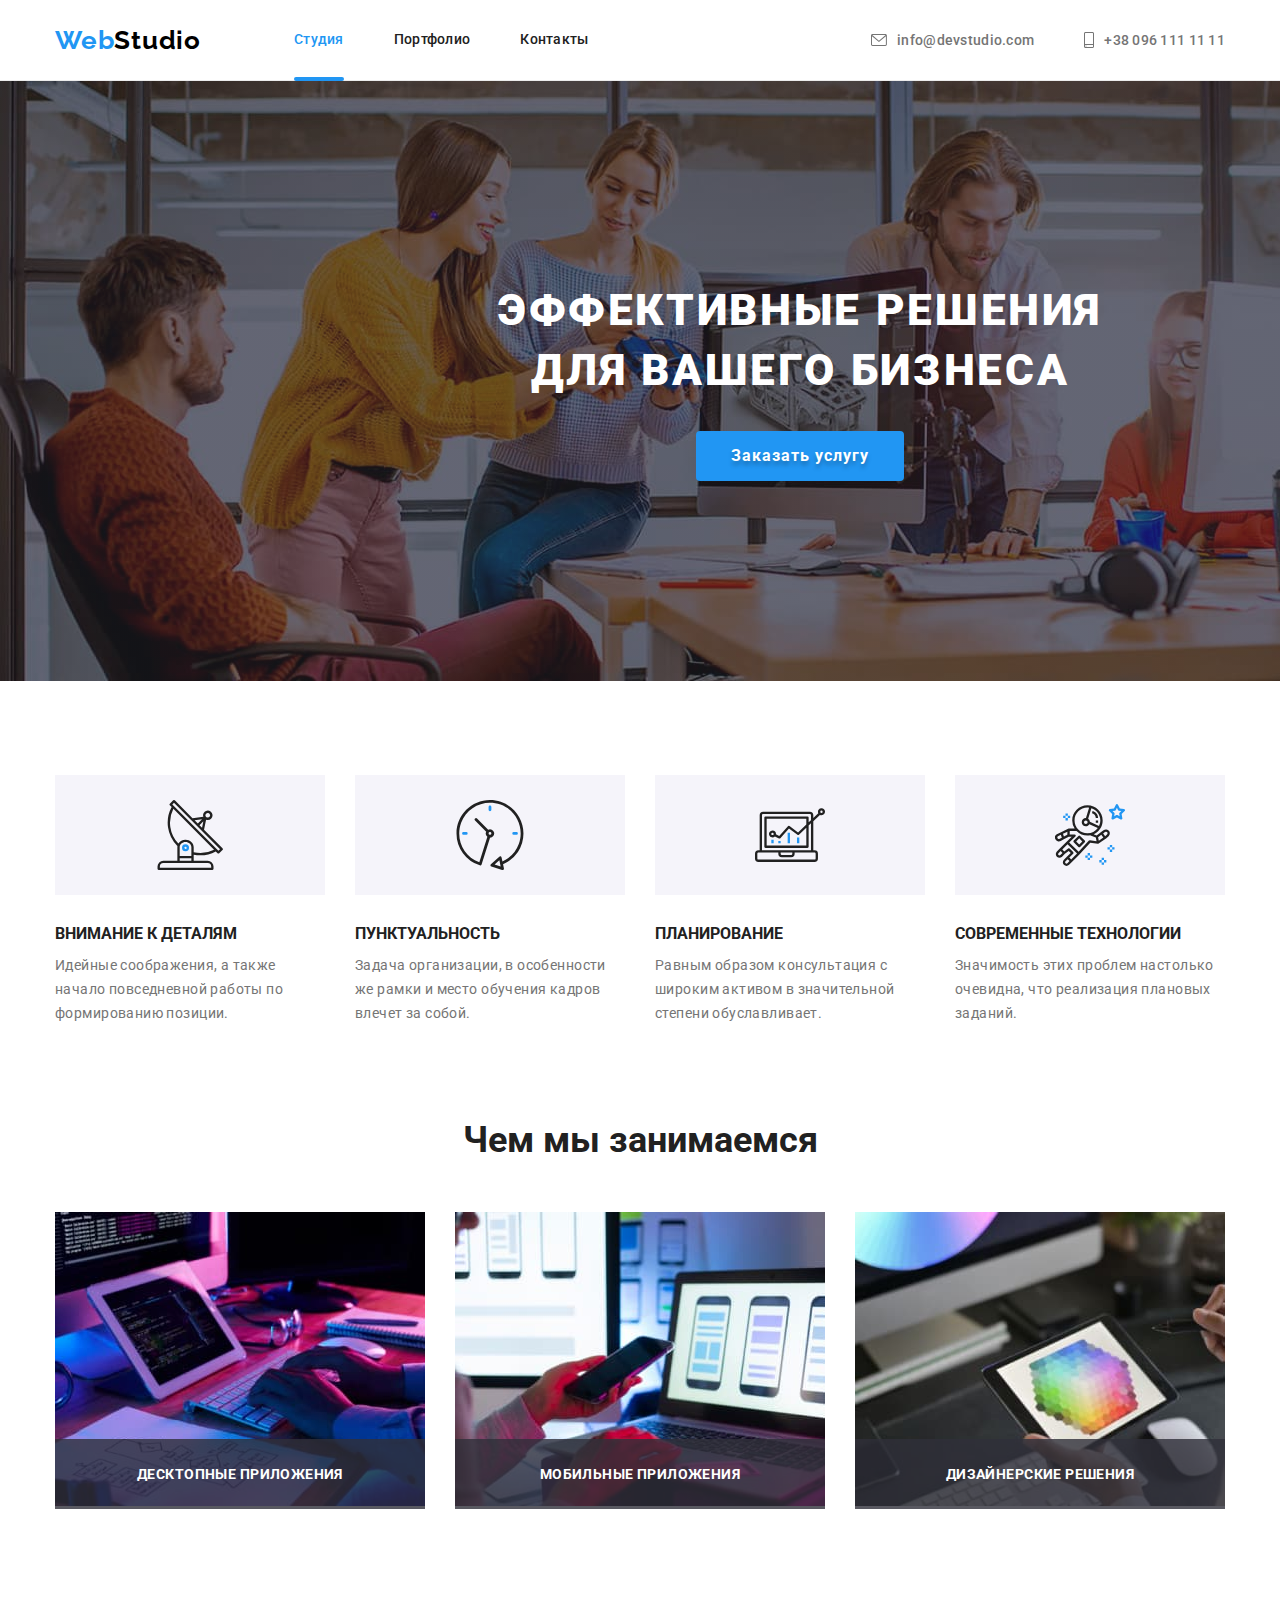
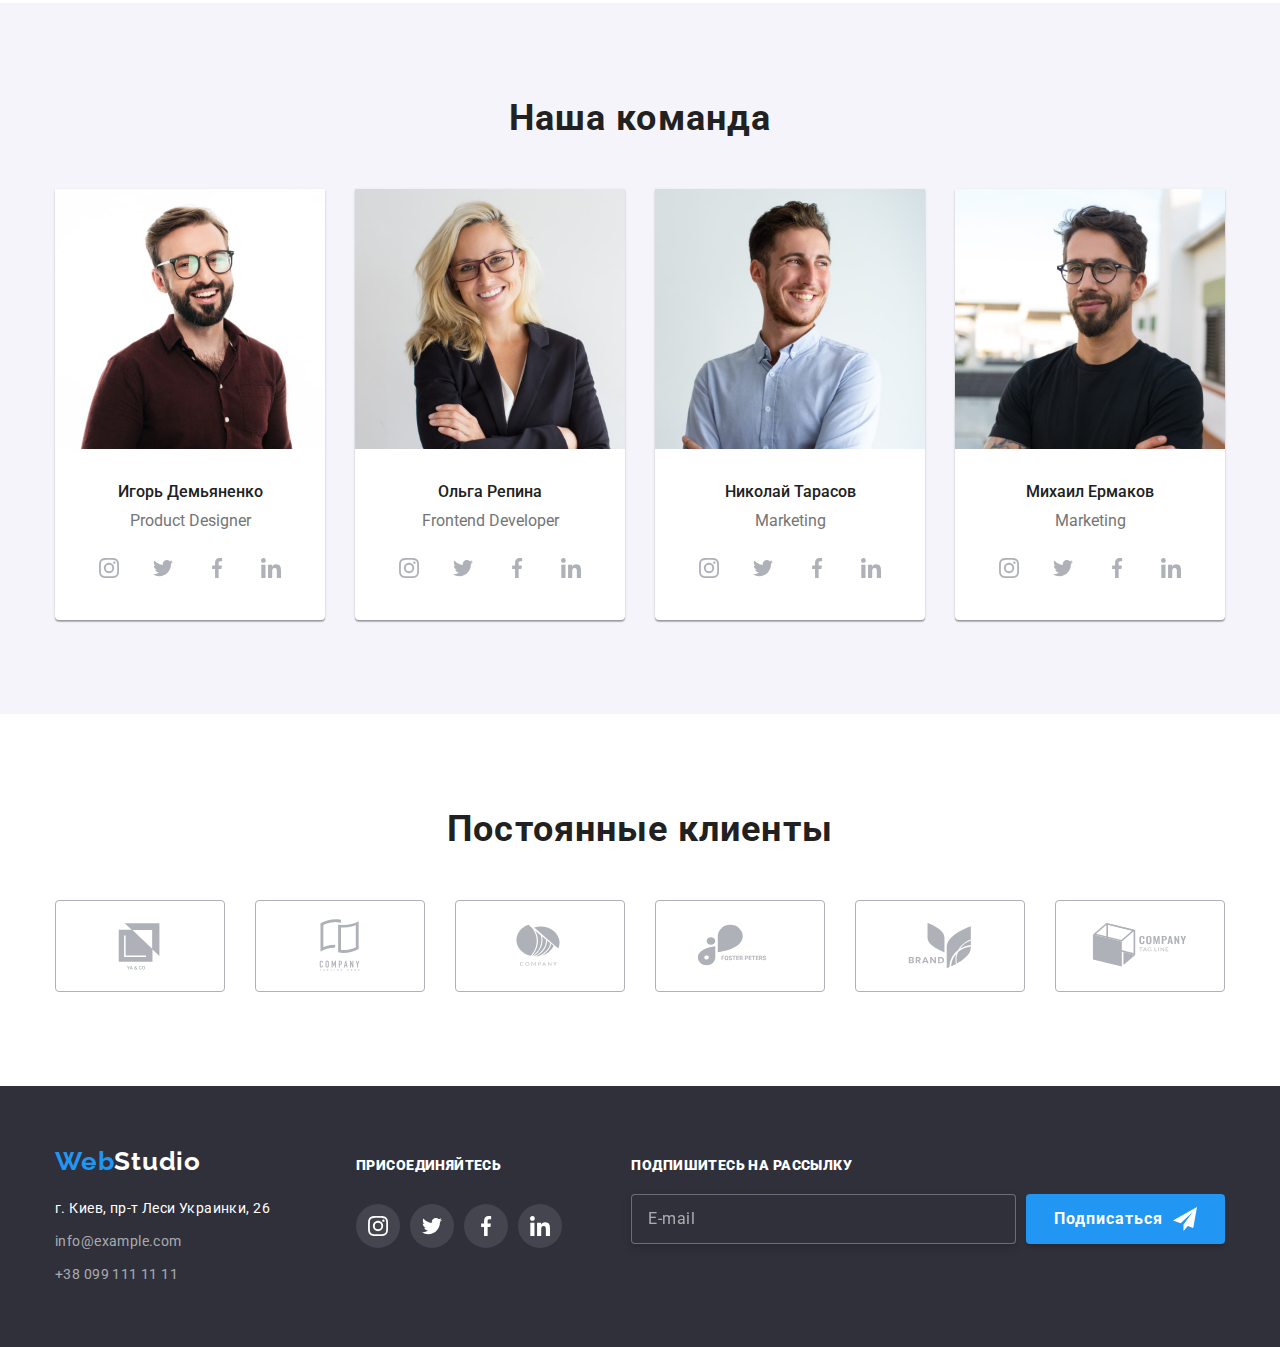
==== commit 506439a3: "portfolio - (bem scss)" ====
--- a/studio.html
+++ b/studio.html
@@ -36,7 +36,9 @@
               >
             </li>
             <li class="navigation__item">
-              <a href="" class="navigation__link">Портфолио</a>
+              <a href="./portfolio-1.html" class="navigation__link"
+                >Портфолио</a
+              >
             </li>
             <li class="navigation__item">
               <a href="" class="navigation__link">Контакты</a>
--- a/css/main.min.css
+++ b/css/main.min.css
@@ -1,2 +1,2 @@
-h1,h2,h3,h4,p,ul{margin-bottom:0;margin-top:0}ul{padding:0;list-style-type:none}a{text-decoration:none}body{color:#212121;font-family:"Roboto", sans-serif;font-style:normal;font-size:14px;margin-left:auto;margin-right:auto}.container{width:1200px;padding-left:15px;padding-right:15px;margin-left:auto;margin-right:auto}.page-header{border-bottom:1px solid #ececec}.logo{font-family:'Raleway';font-style:normal;font-weight:700;font-size:26px;line-height:1.19;letter-spacing:0.03em;color:#2196F3;display:block}.page-header__logo{color:black;margin-right:93px;padding-bottom:25px;padding-top:24px}.navigation{display:-webkit-box;display:-ms-flexbox;display:flex;-webkit-box-align:center;-ms-flex-align:center;align-items:center}.navigation__list{display:-webkit-box;display:-ms-flexbox;display:flex;-webkit-box-align:center;-ms-flex-align:center;align-items:center}.navigation__item{margin-right:50px}.navigation__item:last-child{margin-right:0}.navigation__link{position:relative;font-weight:500;font-size:14px;line-height:1.14;letter-spacing:0.02em;color:#212121;display:block;padding-top:32px;padding-bottom:32px;-webkit-transition:color 250ms cubic-bezier(0.4, 0, 0.2, 1);transition:color 250ms cubic-bezier(0.4, 0, 0.2, 1)}.navigation__link:hover,.navigation__link:focus,.navigation__link--active{color:#2196F3}.navigation__link--active::after{content:"";position:absolute;bottom:-1px;left:0;width:100%;height:4px;display:block;background-color:#2196f3;border-radius:2px}.contact{display:-webkit-box;display:-ms-flexbox;display:flex;margin-left:auto}.contact__item{margin-left:50px}.contact__item:first-child{margin-left:0}.contact__link{font-weight:500;font-size:14px;line-height:16px;letter-spacing:0.02em;color:#757575;display:-webkit-inline-box;display:-ms-inline-flexbox;display:inline-flex;-webkit-box-align:center;-ms-flex-align:center;align-items:center;padding-top:32px;padding-bottom:32px;-webkit-transition:color 250ms cubic-bezier(0.4, 0, 0.2, 1);transition:color 250ms cubic-bezier(0.4, 0, 0.2, 1)}.contact__link:hover,.contact__link:focus{color:#2196F3}.container-flex{display:-webkit-box;display:-ms-flexbox;display:flex;-webkit-box-align:center;-ms-flex-align:center;align-items:center}.contact__icon{fill:currentColor;margin-right:10px}.hero-background{width:1600px;height:600px;padding-top:200px;padding-bottom:200px;margin-left:auto;margin-right:auto;background-color:#2f303a;background-image:-webkit-gradient(linear, left top, right top, from(rgba(47,48,58,0.4)), to(rgba(47,48,58,0.4))),url(../images/img-hero.jpg);background-image:linear-gradient(to right, rgba(47,48,58,0.4), rgba(47,48,58,0.4)),url(../images/img-hero.jpg);background-repeat:no-repeat;background-position:center;background-size:auto}.hero__title{color:#fff;font-weight:900;font-size:44px;line-height:1.36;text-align:center;letter-spacing:0.06em;text-transform:uppercase;display:block;width:696px;margin-left:auto;margin-right:auto;margin-bottom:30px}.hero-button{color:#fff;background-color:#2196F3;cursor:pointer;font-family:inherit;font-weight:700;font-size:16px;line-height:1.88;text-align:center;text-shadow:0px 4px 4px rgba(0,0,0,0.25);letter-spacing:0.06em;display:block;padding:10px 35px;margin-left:auto;margin-right:auto;border-radius:4px;border:none}.backdrop{position:fixed;width:100%;height:100%;left:0px;top:0px;z-index:1;background:rgba(0,0,0,0.2);opacity:1;-webkit-transition:opacity 250ms cubic-bezier(0.4, 0, 0.2, 1),visibility 250ms cubic-bezier(0.4, 0, 0.2, 1);transition:opacity 250ms cubic-bezier(0.4, 0, 0.2, 1),visibility 250ms cubic-bezier(0.4, 0, 0.2, 1)}.backdrop.is-hidden{visibility:hidden;opacity:0;pointer-events:none}.backdrop.is-hidden .modal{-webkit-transform:translate(-50%, -50%) scale(0.3);transform:translate(-50%, -50%) scale(0.3)}.modal{position:absolute;top:50%;left:50%;min-width:528px;min-height:581px;background:#ffffff;-webkit-box-shadow:0px 1px 3px rgba(0,0,0,0.12),0px 1px 1px rgba(0,0,0,0.14),0px 2px 1px rgba(0,0,0,0.2);box-shadow:0px 1px 3px rgba(0,0,0,0.12),0px 1px 1px rgba(0,0,0,0.14),0px 2px 1px rgba(0,0,0,0.2);border-radius:4px;-webkit-transform:translate(-50%, -50%) scale(1);transform:translate(-50%, -50%) scale(1);-webkit-transition:-webkit-transform 250ms cubic-bezier(0.4, 0, 0.2, 1);transition:-webkit-transform 250ms cubic-bezier(0.4, 0, 0.2, 1);transition:transform 250ms cubic-bezier(0.4, 0, 0.2, 1);transition:transform 250ms cubic-bezier(0.4, 0, 0.2, 1), -webkit-transform 250ms cubic-bezier(0.4, 0, 0.2, 1);padding:40px}.modal__closing-button{position:absolute;top:8px;right:8px;display:-webkit-box;display:-ms-flexbox;display:flex;-webkit-box-pack:center;-ms-flex-pack:center;justify-content:center;-webkit-box-align:center;-ms-flex-align:center;align-items:center;width:30px;height:30px;background:#fff;border:1px solid rgba(0,0,0,0.1);border-radius:50%;-webkit-transition:fill 250ms cubic-bezier(0.4, 0, 0.2, 1);transition:fill 250ms cubic-bezier(0.4, 0, 0.2, 1)}.modal__closing-button:hover,.modal__closing-button:focus{fill:#2196F3;cursor:pointer}.modal__headline{display:block;font-weight:700;font-size:20px;line-height:1.16;text-align:center;letter-spacing:0.03em;color:#212121;margin-bottom:30px}.modal-form{display:-webkit-box;display:-ms-flexbox;display:flex;-webkit-box-orient:vertical;-webkit-box-direction:normal;-ms-flex-direction:column;flex-direction:column}.form-field{display:-webkit-box;display:-ms-flexbox;display:flex;-webkit-box-orient:vertical;-webkit-box-direction:normal;-ms-flex-direction:column;flex-direction:column;cursor:pointer;font-weight:400;font-size:12px;line-height:1.17;letter-spacing:0.01em;-webkit-transition:color 250ms cubic-bezier(0.4, 0, 0.2, 1);transition:color 250ms cubic-bezier(0.4, 0, 0.2, 1)}.form-field+.form-field{margin-top:10px}.form-field__text{font-weight:400;font-size:12px;line-height:1.17;letter-spacing:0.01em;color:#757575;margin-bottom:4px}.form-field__thumb{position:relative}.form-field__icon{position:absolute;left:12px;bottom:50%;-webkit-transform:translateY(50%);transform:translateY(50%);fill:currentColor}.form-field__input{outline:none;width:100%;padding-top:11px;padding-bottom:11px;padding-left:40px;cursor:pointer;border:1px solid rgba(33,33,33,0.2);border-radius:4px;-webkit-transition:border-color 250ms cubic-bezier(0.4, 0, 0.2, 1);transition:border-color 250ms cubic-bezier(0.4, 0, 0.2, 1)}.form-field:hover,.form-field:focus-within{color:#2196F3}.form-field:hover .form-field__input,.form-field:focus-within .form-field__input{border-color:#2196F3;outline:solid 1px #2196F3}.form-field__textarea{width:100%;height:120px;resize:none;cursor:pointer;border:1px solid rgba(33,33,33,0.2);border-radius:4px;padding:12px 16px;-webkit-transition:border-color 250ms cubic-bezier(0.4, 0, 0.2, 1);transition:border-color 250ms cubic-bezier(0.4, 0, 0.2, 1)}.form-field__textarea:hover,.form-field__textarea:focus{border-color:#2196F3;outline:solid 1px #2196F3}.form-field__textarea::-webkit-input-placeholder{font-weight:400;font-size:14px;line-height:1.15;letter-spacing:0.01em;color:rgba(117,117,117,0.5)}.form-field__textarea:-ms-input-placeholder{font-weight:400;font-size:14px;line-height:1.15;letter-spacing:0.01em;color:rgba(117,117,117,0.5)}.form-field__textarea::-ms-input-placeholder{font-weight:400;font-size:14px;line-height:1.15;letter-spacing:0.01em;color:rgba(117,117,117,0.5)}.form-field__textarea::placeholder{font-weight:400;font-size:14px;line-height:1.15;letter-spacing:0.01em;color:rgba(117,117,117,0.5)}.modal-checkbox{display:-webkit-box;display:-ms-flexbox;display:flex;-webkit-box-align:center;-ms-flex-align:center;align-items:center;-webkit-box-pack:center;-ms-flex-pack:center;justify-content:center;margin-top:20px;font-size:14px;line-height:1.71;letter-spacing:0.03em;color:#757575}.modal-checkbox__input{position:absolute;width:1px;height:1px;margin:-1px;border:1px;padding:0;clip:rect(0 0 0 0);overflow:hidden}.modal-checkbox__input:checked+.modal-checkbox__icon{background-color:#2196F3;background-image:url(../images/icon-check.svg);background-size:contain;border-color:transparent;background-origin:border-box;-webkit-box-shadow:none;box-shadow:none}.modal-checkbox__icon{display:inline-block;width:16px;height:15px;border:2px solid #212121;border-radius:2px;margin-right:7px}.modal-checkbox__contract{border-bottom:0.6px solid currentColor;display:inline-block;line-height:0.85;text-decoration:none;color:#2196F3}.modal-submit{width:200px;margin-left:auto;margin-right:auto;margin-top:30px;padding-top:10px;padding-bottom:10px;font-family:inherit;font-style:normal;font-weight:700;font-size:16px;line-height:1.88;letter-spacing:0.06em;color:#fff;background:#188ce8;-webkit-box-shadow:0px 4px 4px rgba(0,0,0,0.15);box-shadow:0px 4px 4px rgba(0,0,0,0.15);border-radius:4px;border:none;cursor:pointer}.feature{padding-top:94px;padding-bottom:94px}.feature__title{visibility:hidden;position:absolute;width:1px;height:1px;margin:-1px;border:0;padding:0;white-space:nowrap;-webkit-clip-path:inset(100%);clip-path:inset(100%);clip:rect(0 0 0 0);overflow:hidden}.feature__list{display:-webkit-box;display:-ms-flexbox;display:flex;margin:-15px}.feature__item{width:calc((100% - 90px) / 4);margin:15px}.feature__frame{width:270px;height:120px;background-color:#F5F4FA;margin-bottom:30px;display:-webkit-box;display:-ms-flexbox;display:flex;-webkit-box-pack:center;-ms-flex-pack:center;justify-content:center;-webkit-box-align:center;-ms-flex-align:center;align-items:center}.feature__subtitle{font-weight:700;line-height:1.14;text-transform:uppercase;margin-bottom:10px}.feature__text{font-size:14px;line-height:1.71;letter-spacing:0.03em;color:#757575}.function{padding-bottom:94px}.function__title{font-weight:700;font-size:36px;line-height:1.17;text-align:center;margin-bottom:50px}.function__list{display:-webkit-box;display:-ms-flexbox;display:flex;margin:-15px}.function__item{width:calc((100% - 60px) / 3);margin:15px;position:relative}.function-image{display:block}.function__label{display:block;position:absolute;left:0;bottom:0;width:100%;font-weight:700;font-size:14px;line-height:1.15;letter-spacing:0.03em;text-transform:uppercase;text-align:center;color:#fff;background:rgba(47,48,58,0.8);padding-top:27px;padding-bottom:27px}.team{background-color:#F5F4FA;padding:94px 0}.team__title{margin-bottom:50px;font-weight:700;font-size:36px;line-height:1.17;text-align:center;letter-spacing:0.03em}.team__list{display:-webkit-box;display:-ms-flexbox;display:flex;margin:-15px}.team__item{padding-bottom:30px;margin:15px;width:calc((100% - 90px) / 4);background:#fff;-webkit-box-shadow:0px 1px 3px rgba(0,0,0,0.12),0px 1px 1px rgba(0,0,0,0.14),0px 2px 1px rgba(0,0,0,0.2);box-shadow:0px 1px 3px rgba(0,0,0,0.12),0px 1px 1px rgba(0,0,0,0.14),0px 2px 1px rgba(0,0,0,0.2);border-radius:0px 0px 4px 4px}.team__image{margin-bottom:30px}.team__subtitle{font-weight:500;font-size:16px;line-height:1.19;text-align:center;margin-bottom:10px}.team__text{color:#757575;font-size:16px;line-height:1.19;text-align:center;margin-bottom:16px}.socials{display:-webkit-box;display:-ms-flexbox;display:flex;-webkit-box-pack:center;-ms-flex-pack:center;justify-content:center;-webkit-box-align:center;-ms-flex-align:center;align-items:center}.socials__item{margin-right:10px}.socials__item:last-child{margin-right:0}.socials__link{width:44px;height:44px;display:-webkit-box;display:-ms-flexbox;display:flex;-webkit-box-align:center;-ms-flex-align:center;align-items:center;-webkit-box-pack:center;-ms-flex-pack:center;justify-content:center;border-radius:50%;color:#AFB1B8;-webkit-transition:color 250ms cubic-bezier(0.4, 0, 0.2, 1),background-color 250ms cubic-bezier(0.4, 0, 0.2, 1);transition:color 250ms cubic-bezier(0.4, 0, 0.2, 1),background-color 250ms cubic-bezier(0.4, 0, 0.2, 1)}.socials__link:hover,.socials__link:focus{color:#fff;background-color:#2196F3}.socials__icon{fill:currentColor}.clients{padding:94px 0}.clients__title{font-weight:700;font-size:36px;line-height:1.17;text-align:center;letter-spacing:0.03em;margin-bottom:50px}.clients__list{display:-webkit-box;display:-ms-flexbox;display:flex;margin:-15px}.clients__item{margin:15px;width:calc((100% - 150px) / 6)}.clients__icon{fill:currentColor}.clients__link{display:-webkit-box;display:-ms-flexbox;display:flex;-webkit-box-align:center;-ms-flex-align:center;align-items:center;-webkit-box-pack:center;-ms-flex-pack:center;justify-content:center;width:170px;height:92px;border:1px solid #AFB1B8;border-radius:4px;color:#AFB1B8;-webkit-transition:color 250ms cubic-bezier(0.4, 0, 0.2, 1),border-color 250ms cubic-bezier(0.4, 0, 0.2, 1);transition:color 250ms cubic-bezier(0.4, 0, 0.2, 1),border-color 250ms cubic-bezier(0.4, 0, 0.2, 1)}.clients__link:hover,.clients__link:focus{color:#2196F3;border-color:#2196F3}.footer{background-color:#2f303a;padding:60px 0}.address-container{width:231px;margin-right:70px}.footer__logo{color:#fff}.logo--position{margin-bottom:20px}.address__item{font-style:normal;font-weight:400;font-size:14px;line-height:1.71;letter-spacing:0.03em;color:#fff;margin-bottom:9px}.address__item:last-child{margin-bottom:0}.address__link{font-style:normal;font-weight:400;font-size:14px;line-height:1.71;letter-spacing:0.03em;color:rgba(255,255,255,0.6);-webkit-transition:color 250ms cubic-bezier(0.4, 0, 0.2, 1);transition:color 250ms cubic-bezier(0.4, 0, 0.2, 1)}.address__link:hover,.address__link:focus{color:#2196F3}.footer-socials__title{font-weight:700;font-size:14px;line-height:1.14;letter-spacing:0.03em;text-transform:uppercase;color:#fff;margin-bottom:30px}.footer-socials__list{display:-webkit-box;display:-ms-flexbox;display:flex}.footer-socials__item{margin-right:10px}.footer-socials__item:last-child{margin-right:0}.footer-socials__link{display:-webkit-box;display:-ms-flexbox;display:flex;-webkit-box-align:center;-ms-flex-align:center;align-items:center;-webkit-box-pack:center;-ms-flex-pack:center;justify-content:center;width:44px;height:44px;border-radius:50%;background:rgba(255,255,255,0.1);color:#fff;-webkit-transition:background-color 250ms cubic-bezier(0.4, 0, 0.2, 1);transition:background-color 250ms cubic-bezier(0.4, 0, 0.2, 1)}.footer-socials__link:hover,.footer-socials__link:focus{background-color:#2196F3}.footer-socials__icon{fill:currentColor}.container--flexible{display:-webkit-box;display:-ms-flexbox;display:flex;-webkit-box-align:baseline;-ms-flex-align:baseline;align-items:baseline}.footer-mailing__container{display:-webkit-box;display:-ms-flexbox;display:flex}.footer-mailing{margin-left:auto}.footer-mailing__title{font-weight:700;font-size:14px;line-height:1.14;letter-spacing:0.03em;text-transform:uppercase;color:#ffffff;margin-bottom:20px}.footer-form__input{border:1px solid rgba(255,255,255,0.3);-webkit-filter:drop-shadow(0px 4px 4px rgba(0,0,0,0.15));filter:drop-shadow(0px 4px 4px rgba(0,0,0,0.15));border-radius:4px;background:#2f303a;width:385px;height:50px;padding:0 16px;margin-right:10px}.footer-form__input:focus-within{color:#fff;font-weight:400;font-size:16px;line-height:1.25;letter-spacing:0.03em}.footer-form__input::-webkit-input-placeholder{font-weight:400;font-size:16px;line-height:1.25;letter-spacing:0.03em;color:rgba(255,255,255,0.6)}.footer-form__input:-ms-input-placeholder{font-weight:400;font-size:16px;line-height:1.25;letter-spacing:0.03em;color:rgba(255,255,255,0.6)}.footer-form__input::-ms-input-placeholder{font-weight:400;font-size:16px;line-height:1.25;letter-spacing:0.03em;color:rgba(255,255,255,0.6)}.footer-form__input::placeholder{font-weight:400;font-size:16px;line-height:1.25;letter-spacing:0.03em;color:rgba(255,255,255,0.6)}.footer-button{font-family:inherit;font-style:inherit;font-weight:700;font-size:16px;line-height:1.88;letter-spacing:0.06em;color:#fff;cursor:pointer;background-color:#2196F3;-webkit-box-shadow:0px 4px 4px rgba(0,0,0,0.15);box-shadow:0px 4px 4px rgba(0,0,0,0.15);border-radius:4px;padding:0 28px;height:50px;border-style:none;display:-webkit-box;display:-ms-flexbox;display:flex;-webkit-box-align:center;-ms-flex-align:center;align-items:center;-webkit-box-pack:center;-ms-flex-pack:center;justify-content:center}.footer-button__text{margin-right:10px}
+h1,h2,h3,h4,p,ul{margin-bottom:0;margin-top:0}ul{padding:0;list-style-type:none}a{text-decoration:none}body{color:#212121;font-family:"Roboto", sans-serif;font-style:normal;font-size:14px;margin-left:auto;margin-right:auto}.container{width:1200px;padding-left:15px;padding-right:15px;margin-left:auto;margin-right:auto}.page-header{border-bottom:1px solid #ececec}.logo{font-family:'Raleway';font-style:normal;font-weight:700;font-size:26px;line-height:1.19;letter-spacing:0.03em;color:#2196F3;display:block}.page-header__logo{color:black;margin-right:93px;padding-bottom:25px;padding-top:24px}.navigation{display:-webkit-box;display:-ms-flexbox;display:flex;-webkit-box-align:center;-ms-flex-align:center;align-items:center}.navigation__list{display:-webkit-box;display:-ms-flexbox;display:flex;-webkit-box-align:center;-ms-flex-align:center;align-items:center}.navigation__item{margin-right:50px}.navigation__item:last-child{margin-right:0}.navigation__link{position:relative;font-weight:500;font-size:14px;line-height:1.14;letter-spacing:0.02em;color:#212121;display:block;padding-top:32px;padding-bottom:32px;-webkit-transition:color 250ms cubic-bezier(0.4, 0, 0.2, 1);transition:color 250ms cubic-bezier(0.4, 0, 0.2, 1)}.navigation__link:hover,.navigation__link:focus,.navigation__link--active{color:#2196F3}.navigation__link--active::after{content:"";position:absolute;bottom:-1px;left:0;width:100%;height:4px;display:block;background-color:#2196f3;border-radius:2px}.contact{display:-webkit-box;display:-ms-flexbox;display:flex;margin-left:auto}.contact__item{margin-left:50px}.contact__item:first-child{margin-left:0}.contact__link{font-weight:500;font-size:14px;line-height:16px;letter-spacing:0.02em;color:#757575;display:-webkit-inline-box;display:-ms-inline-flexbox;display:inline-flex;-webkit-box-align:center;-ms-flex-align:center;align-items:center;padding-top:32px;padding-bottom:32px;-webkit-transition:color 250ms cubic-bezier(0.4, 0, 0.2, 1);transition:color 250ms cubic-bezier(0.4, 0, 0.2, 1)}.contact__link:hover,.contact__link:focus{color:#2196F3}.container-flex{display:-webkit-box;display:-ms-flexbox;display:flex;-webkit-box-align:center;-ms-flex-align:center;align-items:center}.contact__icon{fill:currentColor;margin-right:10px}.hero-background{width:1600px;height:600px;padding-top:200px;padding-bottom:200px;margin-left:auto;margin-right:auto;background-color:#2f303a;background-image:-webkit-gradient(linear, left top, right top, from(rgba(47,48,58,0.4)), to(rgba(47,48,58,0.4))),url(../images/img-hero.jpg);background-image:linear-gradient(to right, rgba(47,48,58,0.4), rgba(47,48,58,0.4)),url(../images/img-hero.jpg);background-repeat:no-repeat;background-position:center;background-size:auto}.hero__title{color:#fff;font-weight:900;font-size:44px;line-height:1.36;text-align:center;letter-spacing:0.06em;text-transform:uppercase;display:block;width:696px;margin-left:auto;margin-right:auto;margin-bottom:30px}.hero-button{color:#fff;background-color:#2196F3;cursor:pointer;font-family:inherit;font-weight:700;font-size:16px;line-height:1.88;text-align:center;text-shadow:0px 4px 4px rgba(0,0,0,0.25);letter-spacing:0.06em;display:block;padding:10px 35px;margin-left:auto;margin-right:auto;border-radius:4px;border:none}.backdrop{position:fixed;width:100%;height:100%;left:0px;top:0px;z-index:1;background:rgba(0,0,0,0.2);opacity:1;-webkit-transition:opacity 250ms cubic-bezier(0.4, 0, 0.2, 1),visibility 250ms cubic-bezier(0.4, 0, 0.2, 1);transition:opacity 250ms cubic-bezier(0.4, 0, 0.2, 1),visibility 250ms cubic-bezier(0.4, 0, 0.2, 1)}.backdrop.is-hidden{visibility:hidden;opacity:0;pointer-events:none}.backdrop.is-hidden .modal{-webkit-transform:translate(-50%, -50%) scale(0.3);transform:translate(-50%, -50%) scale(0.3)}.modal{position:absolute;top:50%;left:50%;min-width:528px;min-height:581px;background:#ffffff;-webkit-box-shadow:0px 1px 3px rgba(0,0,0,0.12),0px 1px 1px rgba(0,0,0,0.14),0px 2px 1px rgba(0,0,0,0.2);box-shadow:0px 1px 3px rgba(0,0,0,0.12),0px 1px 1px rgba(0,0,0,0.14),0px 2px 1px rgba(0,0,0,0.2);border-radius:4px;-webkit-transform:translate(-50%, -50%) scale(1);transform:translate(-50%, -50%) scale(1);-webkit-transition:-webkit-transform 250ms cubic-bezier(0.4, 0, 0.2, 1);transition:-webkit-transform 250ms cubic-bezier(0.4, 0, 0.2, 1);transition:transform 250ms cubic-bezier(0.4, 0, 0.2, 1);transition:transform 250ms cubic-bezier(0.4, 0, 0.2, 1), -webkit-transform 250ms cubic-bezier(0.4, 0, 0.2, 1);padding:40px}.modal__closing-button{position:absolute;top:8px;right:8px;display:-webkit-box;display:-ms-flexbox;display:flex;-webkit-box-pack:center;-ms-flex-pack:center;justify-content:center;-webkit-box-align:center;-ms-flex-align:center;align-items:center;width:30px;height:30px;background:#fff;border:1px solid rgba(0,0,0,0.1);border-radius:50%;-webkit-transition:fill 250ms cubic-bezier(0.4, 0, 0.2, 1);transition:fill 250ms cubic-bezier(0.4, 0, 0.2, 1)}.modal__closing-button:hover,.modal__closing-button:focus{fill:#2196F3;cursor:pointer}.modal__headline{display:block;font-weight:700;font-size:20px;line-height:1.16;text-align:center;letter-spacing:0.03em;color:#212121;margin-bottom:30px}.modal-form{display:-webkit-box;display:-ms-flexbox;display:flex;-webkit-box-orient:vertical;-webkit-box-direction:normal;-ms-flex-direction:column;flex-direction:column}.form-field{display:-webkit-box;display:-ms-flexbox;display:flex;-webkit-box-orient:vertical;-webkit-box-direction:normal;-ms-flex-direction:column;flex-direction:column;cursor:pointer;font-weight:400;font-size:12px;line-height:1.17;letter-spacing:0.01em;-webkit-transition:color 250ms cubic-bezier(0.4, 0, 0.2, 1);transition:color 250ms cubic-bezier(0.4, 0, 0.2, 1)}.form-field+.form-field{margin-top:10px}.form-field__text{font-weight:400;font-size:12px;line-height:1.17;letter-spacing:0.01em;color:#757575;margin-bottom:4px}.form-field__thumb{position:relative}.form-field__icon{position:absolute;left:12px;bottom:50%;-webkit-transform:translateY(50%);transform:translateY(50%);fill:currentColor}.form-field__input{outline:none;width:100%;padding-top:11px;padding-bottom:11px;padding-left:40px;cursor:pointer;border:1px solid rgba(33,33,33,0.2);border-radius:4px;-webkit-transition:border-color 250ms cubic-bezier(0.4, 0, 0.2, 1);transition:border-color 250ms cubic-bezier(0.4, 0, 0.2, 1)}.form-field:hover,.form-field:focus-within{color:#2196F3}.form-field:hover .form-field__input,.form-field:focus-within .form-field__input{border-color:#2196F3;outline:solid 1px #2196F3}.form-field__textarea{width:100%;height:120px;resize:none;cursor:pointer;border:1px solid rgba(33,33,33,0.2);border-radius:4px;padding:12px 16px;-webkit-transition:border-color 250ms cubic-bezier(0.4, 0, 0.2, 1);transition:border-color 250ms cubic-bezier(0.4, 0, 0.2, 1)}.form-field__textarea:hover,.form-field__textarea:focus{border-color:#2196F3;outline:solid 1px #2196F3}.form-field__textarea::-webkit-input-placeholder{font-weight:400;font-size:14px;line-height:1.15;letter-spacing:0.01em;color:rgba(117,117,117,0.5)}.form-field__textarea:-ms-input-placeholder{font-weight:400;font-size:14px;line-height:1.15;letter-spacing:0.01em;color:rgba(117,117,117,0.5)}.form-field__textarea::-ms-input-placeholder{font-weight:400;font-size:14px;line-height:1.15;letter-spacing:0.01em;color:rgba(117,117,117,0.5)}.form-field__textarea::placeholder{font-weight:400;font-size:14px;line-height:1.15;letter-spacing:0.01em;color:rgba(117,117,117,0.5)}.modal-checkbox{display:-webkit-box;display:-ms-flexbox;display:flex;-webkit-box-align:center;-ms-flex-align:center;align-items:center;-webkit-box-pack:center;-ms-flex-pack:center;justify-content:center;margin-top:20px;font-size:14px;line-height:1.71;letter-spacing:0.03em;color:#757575}.modal-checkbox__input{position:absolute;width:1px;height:1px;margin:-1px;border:1px;padding:0;clip:rect(0 0 0 0);overflow:hidden}.modal-checkbox__input:checked+.modal-checkbox__icon{background-color:#2196F3;background-image:url(../images/icon-check.svg);background-size:contain;border-color:transparent;background-origin:border-box;-webkit-box-shadow:none;box-shadow:none}.modal-checkbox__icon{display:inline-block;width:16px;height:15px;border:2px solid #212121;border-radius:2px;margin-right:7px}.modal-checkbox__contract{border-bottom:0.6px solid currentColor;display:inline-block;line-height:0.85;text-decoration:none;color:#2196F3}.modal-submit{width:200px;margin-left:auto;margin-right:auto;margin-top:30px;padding-top:10px;padding-bottom:10px;font-family:inherit;font-style:normal;font-weight:700;font-size:16px;line-height:1.88;letter-spacing:0.06em;color:#fff;background:#188ce8;-webkit-box-shadow:0px 4px 4px rgba(0,0,0,0.15);box-shadow:0px 4px 4px rgba(0,0,0,0.15);border-radius:4px;border:none;cursor:pointer}.feature{padding-top:94px;padding-bottom:94px}.feature__title{visibility:hidden;position:absolute;width:1px;height:1px;margin:-1px;border:0;padding:0;white-space:nowrap;-webkit-clip-path:inset(100%);clip-path:inset(100%);clip:rect(0 0 0 0);overflow:hidden}.feature__list{display:-webkit-box;display:-ms-flexbox;display:flex;margin:-15px}.feature__item{width:calc((100% - 120px) / 4);margin:15px}.feature__frame{width:100%;height:120px;background-color:#F5F4FA;margin-bottom:30px;display:-webkit-box;display:-ms-flexbox;display:flex;-webkit-box-pack:center;-ms-flex-pack:center;justify-content:center;-webkit-box-align:center;-ms-flex-align:center;align-items:center}.feature__subtitle{font-weight:700;line-height:1.14;text-transform:uppercase;margin-bottom:10px}.feature__text{font-size:14px;line-height:1.71;letter-spacing:0.03em;color:#757575}.function{padding-bottom:94px}.function__title{font-weight:700;font-size:36px;line-height:1.17;text-align:center;margin-bottom:50px}.function__list{display:-webkit-box;display:-ms-flexbox;display:flex;margin:-15px}.function__item{width:calc((100% - 90px) / 3);margin:15px;position:relative}.function-image{display:block}.function__label{display:block;position:absolute;left:0;bottom:0;width:100%;font-weight:700;font-size:14px;line-height:1.15;letter-spacing:0.03em;text-transform:uppercase;text-align:center;color:#fff;background:rgba(47,48,58,0.8);padding-top:27px;padding-bottom:27px}.team{background-color:#F5F4FA;padding:94px 0}.team__title{margin-bottom:50px;font-weight:700;font-size:36px;line-height:1.17;text-align:center;letter-spacing:0.03em}.team__list{display:-webkit-box;display:-ms-flexbox;display:flex;margin:-15px}.team__item{padding-bottom:30px;margin:15px;width:calc((100% - 120px) / 4);background:#fff;-webkit-box-shadow:0px 1px 3px rgba(0,0,0,0.12),0px 1px 1px rgba(0,0,0,0.14),0px 2px 1px rgba(0,0,0,0.2);box-shadow:0px 1px 3px rgba(0,0,0,0.12),0px 1px 1px rgba(0,0,0,0.14),0px 2px 1px rgba(0,0,0,0.2);border-radius:0px 0px 4px 4px}.team__image{margin-bottom:30px}.team__subtitle{font-weight:500;font-size:16px;line-height:1.19;text-align:center;margin-bottom:10px}.team__text{color:#757575;font-size:16px;line-height:1.19;text-align:center;margin-bottom:16px}.socials{display:-webkit-box;display:-ms-flexbox;display:flex;-webkit-box-pack:center;-ms-flex-pack:center;justify-content:center;-webkit-box-align:center;-ms-flex-align:center;align-items:center}.socials__item{margin-right:10px}.socials__item:last-child{margin-right:0}.socials__link{width:44px;height:44px;display:-webkit-box;display:-ms-flexbox;display:flex;-webkit-box-align:center;-ms-flex-align:center;align-items:center;-webkit-box-pack:center;-ms-flex-pack:center;justify-content:center;border-radius:50%;color:#AFB1B8;-webkit-transition:color 250ms cubic-bezier(0.4, 0, 0.2, 1),background-color 250ms cubic-bezier(0.4, 0, 0.2, 1);transition:color 250ms cubic-bezier(0.4, 0, 0.2, 1),background-color 250ms cubic-bezier(0.4, 0, 0.2, 1)}.socials__link:hover,.socials__link:focus{color:#fff;background-color:#2196F3}.socials__icon{fill:currentColor}.clients{padding:94px 0}.clients__title{font-weight:700;font-size:36px;line-height:1.17;text-align:center;letter-spacing:0.03em;margin-bottom:50px}.clients__list{display:-webkit-box;display:-ms-flexbox;display:flex;margin:-15px}.clients__item{margin:15px;width:calc((100% - 150px) / 6)}.clients__icon{fill:currentColor}.clients__link{display:-webkit-box;display:-ms-flexbox;display:flex;-webkit-box-align:center;-ms-flex-align:center;align-items:center;-webkit-box-pack:center;-ms-flex-pack:center;justify-content:center;width:170px;height:92px;border:1px solid #AFB1B8;border-radius:4px;color:#AFB1B8;-webkit-transition:color 250ms cubic-bezier(0.4, 0, 0.2, 1),border-color 250ms cubic-bezier(0.4, 0, 0.2, 1);transition:color 250ms cubic-bezier(0.4, 0, 0.2, 1),border-color 250ms cubic-bezier(0.4, 0, 0.2, 1)}.clients__link:hover,.clients__link:focus{color:#2196F3;border-color:#2196F3}.footer{background-color:#2f303a;padding:60px 0}.address-container{width:231px;margin-right:70px}.footer__logo{color:#fff}.logo--position{margin-bottom:20px}.address__item{font-style:normal;font-weight:400;font-size:14px;line-height:1.71;letter-spacing:0.03em;color:#fff;margin-bottom:9px}.address__item:last-child{margin-bottom:0}.address__link{font-style:normal;font-weight:400;font-size:14px;line-height:1.71;letter-spacing:0.03em;color:rgba(255,255,255,0.6);-webkit-transition:color 250ms cubic-bezier(0.4, 0, 0.2, 1);transition:color 250ms cubic-bezier(0.4, 0, 0.2, 1)}.address__link:hover,.address__link:focus{color:#2196F3}.footer-socials__title{font-weight:700;font-size:14px;line-height:1.14;letter-spacing:0.03em;text-transform:uppercase;color:#fff;margin-bottom:30px}.footer-socials__list{display:-webkit-box;display:-ms-flexbox;display:flex}.footer-socials__item{margin-right:10px}.footer-socials__item:last-child{margin-right:0}.footer-socials__link{display:-webkit-box;display:-ms-flexbox;display:flex;-webkit-box-align:center;-ms-flex-align:center;align-items:center;-webkit-box-pack:center;-ms-flex-pack:center;justify-content:center;width:44px;height:44px;border-radius:50%;background:rgba(255,255,255,0.1);color:#fff;-webkit-transition:background-color 250ms cubic-bezier(0.4, 0, 0.2, 1);transition:background-color 250ms cubic-bezier(0.4, 0, 0.2, 1)}.footer-socials__link:hover,.footer-socials__link:focus{background-color:#2196F3}.footer-socials__icon{fill:currentColor}.container--flexible{display:-webkit-box;display:-ms-flexbox;display:flex;-webkit-box-align:baseline;-ms-flex-align:baseline;align-items:baseline}.footer-mailing__container{display:-webkit-box;display:-ms-flexbox;display:flex}.footer-mailing{margin-left:auto}.footer-mailing__title{font-weight:700;font-size:14px;line-height:1.14;letter-spacing:0.03em;text-transform:uppercase;color:#ffffff;margin-bottom:20px}.footer-form__input{border:1px solid rgba(255,255,255,0.3);-webkit-filter:drop-shadow(0px 4px 4px rgba(0,0,0,0.15));filter:drop-shadow(0px 4px 4px rgba(0,0,0,0.15));border-radius:4px;background:#2f303a;width:385px;height:50px;padding:0 16px;margin-right:10px}.footer-form__input:focus-within{color:#fff;font-weight:400;font-size:16px;line-height:1.25;letter-spacing:0.03em}.footer-form__input::-webkit-input-placeholder{font-weight:400;font-size:16px;line-height:1.25;letter-spacing:0.03em;color:rgba(255,255,255,0.6)}.footer-form__input:-ms-input-placeholder{font-weight:400;font-size:16px;line-height:1.25;letter-spacing:0.03em;color:rgba(255,255,255,0.6)}.footer-form__input::-ms-input-placeholder{font-weight:400;font-size:16px;line-height:1.25;letter-spacing:0.03em;color:rgba(255,255,255,0.6)}.footer-form__input::placeholder{font-weight:400;font-size:16px;line-height:1.25;letter-spacing:0.03em;color:rgba(255,255,255,0.6)}.footer-button{font-family:inherit;font-style:inherit;font-weight:700;font-size:16px;line-height:1.88;letter-spacing:0.06em;color:#fff;cursor:pointer;background-color:#2196F3;-webkit-box-shadow:0px 4px 4px rgba(0,0,0,0.15);box-shadow:0px 4px 4px rgba(0,0,0,0.15);border-radius:4px;padding:0 28px;height:50px;border-style:none;display:-webkit-box;display:-ms-flexbox;display:flex;-webkit-box-align:center;-ms-flex-align:center;align-items:center;-webkit-box-pack:center;-ms-flex-pack:center;justify-content:center}.footer-button__text{margin-right:10px}.portfolio{padding-top:94px;padding-bottom:94px}.portfolio__title{visibility:hidden;position:absolute;width:1px;height:1px;margin:-1px;border:0;padding:0;white-space:nowrap;-webkit-clip-path:inset(100%);clip-path:inset(100%);clip:rect(0 0 0 0);overflow:hidden}.filter{display:-webkit-box;display:-ms-flexbox;display:flex;-webkit-box-pack:center;-ms-flex-pack:center;justify-content:center;margin-bottom:50px}.filter__item:not(:last-child){margin-right:8px}.filter__button{font-family:inherit;font-weight:500;font-size:16px;line-height:1.63;text-align:center;letter-spacing:0.03em;cursor:pointer;background-color:#F5F4FA;border-radius:4px;border:none;padding-top:6px;padding-bottom:6px;padding-left:22px;padding-right:22px;-webkit-transition:color 250ms cubic-bezier(0.4, 0, 0.2, 1),background-color 250ms cubic-bezier(0.4, 0, 0.2, 1),-webkit-box-shadow 250ms cubic-bezier(0.4, 0, 0.2, 1);transition:color 250ms cubic-bezier(0.4, 0, 0.2, 1),background-color 250ms cubic-bezier(0.4, 0, 0.2, 1),-webkit-box-shadow 250ms cubic-bezier(0.4, 0, 0.2, 1);transition:color 250ms cubic-bezier(0.4, 0, 0.2, 1),background-color 250ms cubic-bezier(0.4, 0, 0.2, 1),box-shadow 250ms cubic-bezier(0.4, 0, 0.2, 1);transition:color 250ms cubic-bezier(0.4, 0, 0.2, 1),background-color 250ms cubic-bezier(0.4, 0, 0.2, 1),box-shadow 250ms cubic-bezier(0.4, 0, 0.2, 1),-webkit-box-shadow 250ms cubic-bezier(0.4, 0, 0.2, 1)}.filter__button.filter__button--active,.filter__button:hover,.filter__button:focus{color:#fff;background-color:#2196F3;-webkit-box-shadow:0px 3px 1px rgba(0,0,0,0.1),0px 1px 2px rgba(0,0,0,0.08),0px 2px 2px rgba(0,0,0,0.12);box-shadow:0px 3px 1px rgba(0,0,0,0.1),0px 1px 2px rgba(0,0,0,0.08),0px 2px 2px rgba(0,0,0,0.12)}.card-set{display:-webkit-box;display:-ms-flexbox;display:flex;-ms-flex-wrap:wrap;flex-wrap:wrap;margin:-15px}.card-set__item{width:calc((100% - 3 * 30px) / 3);margin:15px;border:#eeeeee solid 1px}.card__link{color:inherit;display:block;-webkit-transition:-webkit-box-shadow 250ms cubic-bezier(0.4, 0, 0.2, 1);transition:-webkit-box-shadow 250ms cubic-bezier(0.4, 0, 0.2, 1);transition:box-shadow 250ms cubic-bezier(0.4, 0, 0.2, 1);transition:box-shadow 250ms cubic-bezier(0.4, 0, 0.2, 1), -webkit-box-shadow 250ms cubic-bezier(0.4, 0, 0.2, 1)}.card__link:hover,.card__link:focus{-webkit-box-shadow:0px 1px 1px rgba(0,0,0,0.12),0px 4px 4px rgba(0,0,0,0.06),1px 4px 6px rgba(0,0,0,0.16);box-shadow:0px 1px 1px rgba(0,0,0,0.12),0px 4px 4px rgba(0,0,0,0.06),1px 4px 6px rgba(0,0,0,0.16)}.card__thumb{position:relative;overflow:hidden}.card-overlay{position:absolute;width:100%;height:100%;top:0;left:0;background:rgba(33,150,243,0.9);opacity:0;-webkit-transform:translateY(100%);transform:translateY(100%);-webkit-transition:opacity 250ms cubic-bezier(0.4, 0, 0.2, 1),-webkit-transform 250ms cubic-bezier(0.4, 0, 0.2, 1);transition:opacity 250ms cubic-bezier(0.4, 0, 0.2, 1),-webkit-transform 250ms cubic-bezier(0.4, 0, 0.2, 1);transition:opacity 250ms cubic-bezier(0.4, 0, 0.2, 1),transform 250ms cubic-bezier(0.4, 0, 0.2, 1);transition:opacity 250ms cubic-bezier(0.4, 0, 0.2, 1),transform 250ms cubic-bezier(0.4, 0, 0.2, 1),-webkit-transform 250ms cubic-bezier(0.4, 0, 0.2, 1)}.card__link:hover .card-overlay,.card__link:focus .card-overlay{opacity:1;-webkit-transform:translateY(0);transform:translateY(0)}.card-overlay__text{font-weight:400;font-size:18px;line-height:1.56;letter-spacing:0.03em;color:#fff;padding-top:63px;padding-bottom:63px;padding-left:24px;padding-right:24px}.card__content{padding:20px 24px}.card__title{font-weight:700;font-size:18px;line-height:2;letter-spacing:0.06em;margin-bottom:4px}.card__text{color:#757575;font-size:16px;line-height:1.88}
 /*# sourceMappingURL=main.min.css.map */